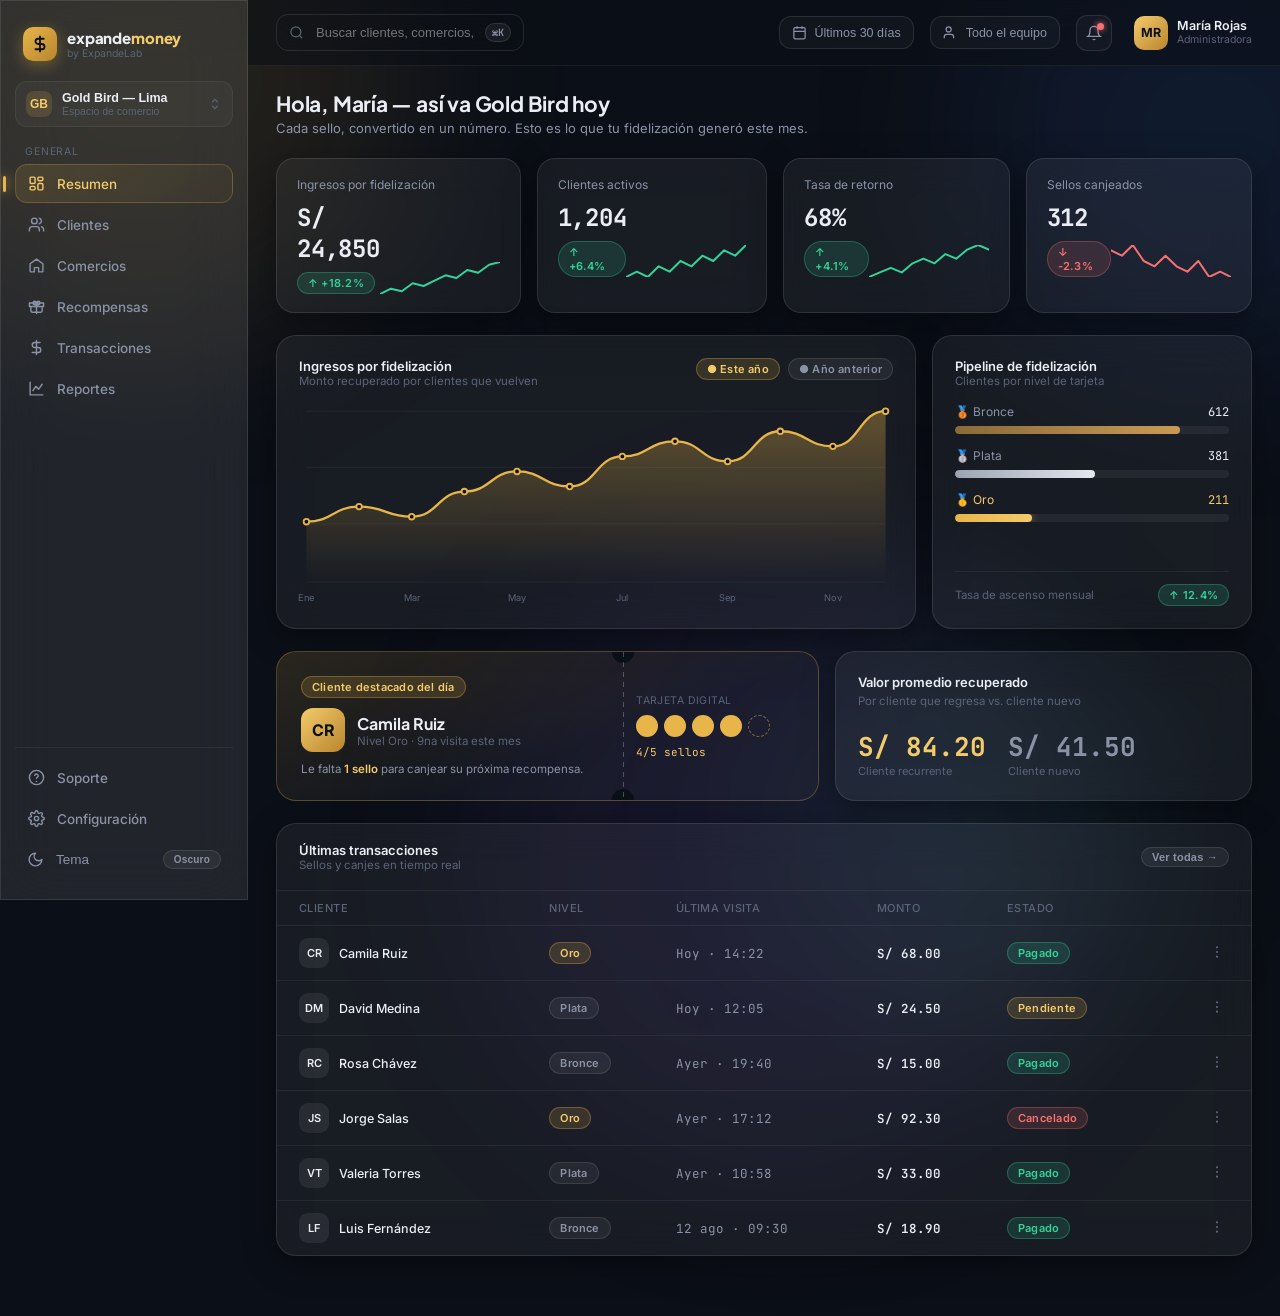
==== dashboard.html @ 32a2abff "dashboard.html" ====
<!DOCTYPE html>
<html lang="es">
<head>
<meta charset="UTF-8" />
<meta name="viewport" content="width=device-width, initial-scale=1.0" />
<title>ExpandeMoney — Panel de Fidelización</title>
<link rel="preconnect" href="https://fonts.googleapis.com">
<link href="https://fonts.googleapis.com/css2?family=Plus+Jakarta+Sans:wght@500;600;700;800&family=Inter:wght@400;500;600&family=JetBrains+Mono:wght@400;500;600&display=swap" rel="stylesheet">
<style>
  :root{
    --bg-base:#0B0F17;
    --bg-base-2:#0D1220;
    --glass:rgba(255,255,255,0.055);
    --glass-hover:rgba(255,255,255,0.09);
    --glass-strong:rgba(255,255,255,0.09);
    --border-glass:rgba(255,255,255,0.10);
    --border-glass-soft:rgba(255,255,255,0.06);
    --gold:#E7B549;
    --gold-soft:#F4CB6B;
    --gold-dim:rgba(231,181,73,0.16);
    --emerald:#34D399;
    --emerald-dim:rgba(52,211,153,0.14);
    --red:#F87171;
    --red-dim:rgba(248,113,113,0.14);
    --text-primary:#EAEDF3;
    --text-secondary:#8A93A6;
    --text-tertiary:#5B6478;
  }
  *{box-sizing:border-box;}
  html,body{margin:0;padding:0;}
  body{
    background:var(--bg-base);
    color:var(--text-primary);
    font-family:'Inter',sans-serif;
    min-height:100vh;
    overflow-x:hidden;
    position:relative;
  }
  .font-display{font-family:'Plus Jakarta Sans',sans-serif;}
  .font-mono{font-family:'JetBrains Mono',monospace;}

  /* ambient glow orbs */
  .orb{position:fixed;border-radius:50%;filter:blur(90px);pointer-events:none;z-index:0;}
  .orb-1{width:520px;height:520px;background:rgba(231,181,73,0.10);top:-180px;left:-120px;}
  .orb-2{width:460px;height:460px;background:rgba(59,130,246,0.10);top:-100px;right:-160px;}
  .orb-3{width:600px;height:600px;background:rgba(139,92,246,0.08);bottom:-260px;left:38%;}
  .orb-4{width:380px;height:380px;background:rgba(52,211,153,0.07);bottom:-120px;right:10%;}

  .glass{
    background:var(--glass);
    backdrop-filter:blur(20px);
    -webkit-backdrop-filter:blur(20px);
    border:1px solid var(--border-glass);
    box-shadow:0 8px 32px rgba(0,0,0,0.35);
  }
  .glass-strong{
    background:var(--glass-strong);
    backdrop-filter:blur(28px);
    -webkit-backdrop-filter:blur(28px);
    border:1px solid var(--border-glass);
  }
  .glass-card{
    transition:background .25s ease, border-color .25s ease, transform .25s ease;
  }
  .glass-card:hover{
    background:var(--glass-hover);
    border-color:rgba(255,255,255,0.16);
  }

  ::-webkit-scrollbar{width:8px;height:8px;}
  ::-webkit-scrollbar-track{background:transparent;}
  ::-webkit-scrollbar-thumb{background:rgba(255,255,255,0.12);border-radius:8px;}
  ::-webkit-scrollbar-thumb:hover{background:rgba(255,255,255,0.2);}

  .nav-item{
    display:flex;align-items:center;gap:12px;
    padding:10px 12px;border-radius:12px;
    color:var(--text-secondary);
    font-size:13.5px;font-weight:500;
    cursor:pointer;transition:all .2s ease;
    border:1px solid transparent;
    position:relative;
  }
  .nav-item:hover{background:rgba(255,255,255,0.05);color:var(--text-primary);}
  .nav-item.active{
    background:linear-gradient(135deg, rgba(231,181,73,0.14), rgba(231,181,73,0.04));
    color:var(--gold-soft);
    border-color:rgba(231,181,73,0.25);
  }
  .nav-item.active::before{
    content:'';position:absolute;left:-13px;top:50%;transform:translateY(-50%);
    width:3px;height:16px;border-radius:3px;background:var(--gold);
    box-shadow:0 0 12px var(--gold);
  }

  .pill{
    display:inline-flex;align-items:center;gap:6px;
    padding:3px 10px;border-radius:999px;
    font-size:11px;font-weight:600;letter-spacing:.02em;
  }
  .pill-gold{background:var(--gold-dim);color:var(--gold-soft);border:1px solid rgba(231,181,73,0.3);}
  .pill-emerald{background:var(--emerald-dim);color:var(--emerald);border:1px solid rgba(52,211,153,0.3);}
  .pill-red{background:var(--red-dim);color:var(--red);border:1px solid rgba(248,113,113,0.3);}
  .pill-slate{background:rgba(255,255,255,0.06);color:var(--text-secondary);border:1px solid rgba(255,255,255,0.1);}

  .skeleton{
    background:linear-gradient(100deg, rgba(255,255,255,0.04) 30%, rgba(255,255,255,0.09) 50%, rgba(255,255,255,0.04) 70%);
    background-size:200% 100%;
    animation:shimmer 1.6s infinite;
    border-radius:8px;
  }
  @keyframes shimmer{0%{background-position:200% 0;}100%{background-position:-200% 0;}}

  .fade-in{animation:fadeIn .5s ease forwards;}
  @keyframes fadeIn{from{opacity:0;transform:translateY(6px);}to{opacity:1;transform:translateY(0);}}

  .stamp-card{
    background:linear-gradient(160deg, rgba(231,181,73,0.14), rgba(255,255,255,0.03) 60%);
    border:1px solid rgba(231,181,73,0.28);
    position:relative;
    overflow:hidden;
  }
  .stamp-card::after{
    content:'';position:absolute;top:0;bottom:0;left:64%;
    width:1px;
    background-image:linear-gradient(rgba(255,255,255,0.25) 50%, transparent 0%);
    background-size:1px 10px;background-repeat:repeat-y;
  }
  .stamp-notch{
    position:absolute;width:22px;height:22px;border-radius:50%;
    background:var(--bg-base);
    left:calc(64% - 11px);
  }

  .row-hover{transition:background .18s ease;}
  .row-hover:hover{background:rgba(255,255,255,0.045);}

  input[type=text]:focus, button:focus-visible{outline:2px solid rgba(231,181,73,0.5);outline-offset:2px;}

  @media (max-width:900px){
    .sidebar{display:none;}
  }
</style>
</head>
<body>

<div class="orb orb-1"></div>
<div class="orb orb-2"></div>
<div class="orb orb-3"></div>
<div class="orb orb-4"></div>

<div style="position:relative;z-index:1;display:flex;min-height:100vh;">

  <!-- SIDEBAR -->
  <aside class="sidebar glass-strong" style="width:248px;flex-shrink:0;display:flex;flex-direction:column;padding:20px 14px;position:sticky;top:0;height:100vh;border-right:1px solid var(--border-glass);">
    <div style="display:flex;align-items:center;gap:10px;padding:6px 8px 20px 8px;">
      <div style="width:34px;height:34px;border-radius:10px;background:linear-gradient(135deg,var(--gold),#B9852E);display:flex;align-items:center;justify-content:center;box-shadow:0 4px 16px rgba(231,181,73,0.35);">
        <svg width="18" height="18" viewBox="0 0 24 24" fill="none" stroke="#0B0F17" stroke-width="2.4" stroke-linecap="round" stroke-linejoin="round"><path d="M12 2v20M17 5H9.5a3.5 3.5 0 0 0 0 7h5a3.5 3.5 0 0 1 0 7H6"/></svg>
      </div>
      <div>
        <div class="font-display" style="font-weight:800;font-size:15px;letter-spacing:-.01em;">expande<span style="color:var(--gold-soft);">money</span></div>
        <div style="font-size:10.5px;color:var(--text-tertiary);">by ExpandeLab</div>
      </div>
    </div>

    <!-- workspace switcher -->
    <button class="glass-card" style="display:flex;align-items:center;gap:10px;width:100%;padding:9px 10px;border-radius:12px;border:1px solid var(--border-glass-soft);background:rgba(255,255,255,0.03);color:var(--text-primary);cursor:pointer;margin-bottom:18px;">
      <div style="width:26px;height:26px;border-radius:8px;background:var(--gold-dim);display:flex;align-items:center;justify-content:center;font-size:12px;font-weight:700;color:var(--gold-soft);">GB</div>
      <div style="text-align:left;flex:1;">
        <div style="font-size:12.5px;font-weight:600;">Gold Bird — Lima</div>
        <div style="font-size:10.5px;color:var(--text-tertiary);">Espacio de comercio</div>
      </div>
      <svg width="14" height="14" viewBox="0 0 24 24" fill="none" stroke="currentColor" stroke-width="2" style="color:var(--text-tertiary);"><path d="m7 15 5 5 5-5M7 9l5-5 5 5"/></svg>
    </button>

    <div style="font-size:10.5px;color:var(--text-tertiary);text-transform:uppercase;letter-spacing:.08em;padding:0 10px 6px;">General</div>
    <nav style="display:flex;flex-direction:column;gap:2px;margin-bottom:16px;">
      <div class="nav-item active">
        <svg width="17" height="17" viewBox="0 0 24 24" fill="none" stroke="currentColor" stroke-width="2" stroke-linecap="round" stroke-linejoin="round"><rect x="3" y="3" width="7" height="9" rx="1.5"/><rect x="14" y="3" width="7" height="5" rx="1.5"/><rect x="14" y="12" width="7" height="9" rx="1.5"/><rect x="3" y="16" width="7" height="5" rx="1.5"/></svg>
        Resumen
      </div>
      <div class="nav-item">
        <svg width="17" height="17" viewBox="0 0 24 24" fill="none" stroke="currentColor" stroke-width="2" stroke-linecap="round" stroke-linejoin="round"><path d="M16 21v-2a4 4 0 0 0-4-4H6a4 4 0 0 0-4 4v2"/><circle cx="9" cy="7" r="4"/><path d="M22 21v-2a4 4 0 0 0-3-3.87M16 3.13a4 4 0 0 1 0 7.75"/></svg>
        Clientes
      </div>
      <div class="nav-item">
        <svg width="17" height="17" viewBox="0 0 24 24" fill="none" stroke="currentColor" stroke-width="2" stroke-linecap="round" stroke-linejoin="round"><path d="M3 9.5 12 3l9 6.5V20a1 1 0 0 1-1 1h-5v-6H9v6H4a1 1 0 0 1-1-1Z"/></svg>
        Comercios
      </div>
      <div class="nav-item">
        <svg width="17" height="17" viewBox="0 0 24 24" fill="none" stroke="currentColor" stroke-width="2" stroke-linecap="round" stroke-linejoin="round"><path d="M20 12v6a2 2 0 0 1-2 2H6a2 2 0 0 1-2-2v-6M2 7h20v5H2zM12 22V7M12 7a2.5 2.5 0 1 1-2.5-2.5C11 4.5 12 7 12 7ZM12 7a2.5 2.5 0 1 0 2.5-2.5C13 4.5 12 7 12 7Z"/></svg>
        Recompensas
      </div>
      <div class="nav-item">
        <svg width="17" height="17" viewBox="0 0 24 24" fill="none" stroke="currentColor" stroke-width="2" stroke-linecap="round" stroke-linejoin="round"><path d="M12 2v20M17 5H9.5a3.5 3.5 0 0 0 0 7h5a3.5 3.5 0 0 1 0 7H6"/></svg>
        Transacciones
      </div>
      <div class="nav-item">
        <svg width="17" height="17" viewBox="0 0 24 24" fill="none" stroke="currentColor" stroke-width="2" stroke-linecap="round" stroke-linejoin="round"><path d="M3 3v18h18M7 15l4-6 4 4 5-7"/></svg>
        Reportes
      </div>
    </nav>

    <div style="margin-top:auto;display:flex;flex-direction:column;gap:2px;padding-top:10px;border-top:1px solid var(--border-glass-soft);">
      <div class="nav-item">
        <svg width="17" height="17" viewBox="0 0 24 24" fill="none" stroke="currentColor" stroke-width="2" stroke-linecap="round" stroke-linejoin="round"><circle cx="12" cy="12" r="10"/><path d="M9.5 9a2.5 2.5 0 0 1 4.9.8c0 1.7-2.4 2-2.4 3.4M12 17.5v.1"/></svg>
        Soporte
      </div>
      <div class="nav-item">
        <svg width="17" height="17" viewBox="0 0 24 24" fill="none" stroke="currentColor" stroke-width="2" stroke-linecap="round" stroke-linejoin="round"><circle cx="12" cy="12" r="3"/><path d="M19.4 15a1.7 1.7 0 0 0 .34 1.87l.06.06a2 2 0 1 1-2.83 2.83l-.06-.06a1.7 1.7 0 0 0-1.87-.34 1.7 1.7 0 0 0-1 1.55V21a2 2 0 1 1-4 0v-.09A1.7 1.7 0 0 0 9 19.4a1.7 1.7 0 0 0-1.87.34l-.06.06a2 2 0 1 1-2.83-2.83l.06-.06A1.7 1.7 0 0 0 4.6 15a1.7 1.7 0 0 0-1.55-1H3a2 2 0 1 1 0-4h.09A1.7 1.7 0 0 0 4.6 9a1.7 1.7 0 0 0-.34-1.87l-.06-.06a2 2 0 1 1 2.83-2.83l.06.06A1.7 1.7 0 0 0 9 4.6a1.7 1.7 0 0 0 1-1.55V3a2 2 0 1 1 4 0v.09a1.7 1.7 0 0 0 1 1.55 1.7 1.7 0 0 0 1.87-.34l.06-.06a2 2 0 1 1 2.83 2.83l-.06.06A1.7 1.7 0 0 0 19.4 9a1.7 1.7 0 0 0 1.55 1H21a2 2 0 1 1 0 4h-.09a1.7 1.7 0 0 0-1.55 1Z"/></svg>
        Configuración
      </div>
      <button id="themeToggle" class="nav-item" style="border:none;background:none;cursor:pointer;justify-content:space-between;width:100%;">
        <span style="display:flex;align-items:center;gap:12px;">
          <svg width="17" height="17" viewBox="0 0 24 24" fill="none" stroke="currentColor" stroke-width="2" stroke-linecap="round" stroke-linejoin="round"><path d="M12 3a6 6 0 0 0 9 9 9 9 0 1 1-9-9Z"/></svg>
          Tema
        </span>
        <span class="pill pill-slate" style="font-size:10px;">Oscuro</span>
      </button>
    </div>
  </aside>

  <!-- MAIN -->
  <div style="flex:1;min-width:0;display:flex;flex-direction:column;">

    <!-- HEADER -->
    <header style="position:sticky;top:0;z-index:20;display:flex;align-items:center;gap:16px;padding:14px 28px;backdrop-filter:blur(18px);background:rgba(11,15,23,0.55);border-bottom:1px solid var(--border-glass-soft);">
      <div class="glass-card" style="display:flex;align-items:center;gap:10px;padding:8px 12px;border-radius:12px;border:1px solid var(--border-glass);flex:1;max-width:380px;">
        <svg width="15" height="15" viewBox="0 0 24 24" fill="none" stroke="currentColor" stroke-width="2" style="color:var(--text-tertiary);flex-shrink:0;"><circle cx="11" cy="11" r="8"/><path d="m21 21-4.3-4.3"/></svg>
        <input type="text" placeholder="Buscar clientes, comercios, transacciones..." style="background:none;border:none;color:var(--text-primary);font-size:13px;width:100%;">
        <span class="pill pill-slate font-mono" style="font-size:10px;padding:2px 6px;">⌘K</span>
      </div>

      <div style="flex:1;"></div>

      <button class="glass-card" style="display:flex;align-items:center;gap:8px;padding:8px 12px;border-radius:12px;border:1px solid var(--border-glass);background:rgba(255,255,255,0.03);color:var(--text-secondary);font-size:12.5px;cursor:pointer;">
        <svg width="15" height="15" viewBox="0 0 24 24" fill="none" stroke="currentColor" stroke-width="2"><rect x="3" y="4" width="18" height="18" rx="2"/><path d="M16 2v4M8 2v4M3 10h18"/></svg>
        Últimos 30 días
      </button>
      <button class="glass-card" style="display:flex;align-items:center;gap:8px;padding:8px 12px;border-radius:12px;border:1px solid var(--border-glass);background:rgba(255,255,255,0.03);color:var(--text-secondary);font-size:12.5px;cursor:pointer;">
        <svg width="15" height="15" viewBox="0 0 24 24" fill="none" stroke="currentColor" stroke-width="2"><path d="M17 21v-2a4 4 0 0 0-4-4H6a4 4 0 0 0-4 4v2"/><circle cx="9" cy="7" r="4"/></svg>
        Todo el equipo
      </button>

      <button class="glass-card" style="position:relative;width:36px;height:36px;border-radius:11px;border:1px solid var(--border-glass);background:rgba(255,255,255,0.03);display:flex;align-items:center;justify-content:center;cursor:pointer;">
        <svg width="16" height="16" viewBox="0 0 24 24" fill="none" stroke="currentColor" stroke-width="2" style="color:var(--text-secondary);"><path d="M18 8a6 6 0 0 0-12 0c0 7-3 9-3 9h18s-3-2-3-9"/><path d="M13.7 21a2 2 0 0 1-3.4 0"/></svg>
        <span style="position:absolute;top:7px;right:7px;width:7px;height:7px;border-radius:50%;background:var(--red);box-shadow:0 0 6px var(--red);"></span>
      </button>

      <div style="display:flex;align-items:center;gap:9px;padding-left:6px;">
        <div style="width:34px;height:34px;border-radius:10px;background:linear-gradient(135deg,#F4CB6B,#B9852E);display:flex;align-items:center;justify-content:center;font-size:12.5px;font-weight:700;color:#0B0F17;">MR</div>
        <div style="line-height:1.15;">
          <div style="font-size:12.5px;font-weight:600;">María Rojas</div>
          <div style="font-size:10.5px;color:var(--text-tertiary);">Administradora</div>
        </div>
      </div>
    </header>

    <!-- CONTENT -->
    <main style="padding:24px 28px 60px;display:flex;flex-direction:column;gap:22px;">

      <div>
        <h1 class="font-display" style="font-size:21px;font-weight:700;letter-spacing:-.01em;margin:0 0 3px;">Hola, María — así va Gold Bird hoy</h1>
        <p style="font-size:13px;color:var(--text-secondary);margin:0;">Cada sello, convertido en un número. Esto es lo que tu fidelización generó este mes.</p>
      </div>

      <!-- KPI GRID -->
      <section id="kpiGrid" style="display:grid;grid-template-columns:repeat(4,1fr);gap:16px;">
        <!-- filled by JS (skeleton -> real) -->
      </section>

      <!-- CHARTS ROW -->
      <section style="display:grid;grid-template-columns:2fr 1fr;gap:16px;align-items:stretch;">

        <!-- revenue chart -->
        <div class="glass glass-card" style="border-radius:20px;padding:22px 22px 10px;">
          <div style="display:flex;justify-content:space-between;align-items:flex-start;margin-bottom:6px;">
            <div>
              <div style="font-size:13px;font-weight:600;color:var(--text-primary);">Ingresos por fidelización</div>
              <div style="font-size:11.5px;color:var(--text-tertiary);">Monto recuperado por clientes que vuelven</div>
            </div>
            <div style="display:flex;gap:8px;">
              <span class="pill pill-gold">● Este año</span>
              <span class="pill pill-slate">● Año anterior</span>
            </div>
          </div>
          <svg id="revenueChart" viewBox="0 0 640 220" style="width:100%;height:220px;overflow:visible;"></svg>
        </div>

        <!-- loyalty pipeline (stamp tiers) -->
        <div class="glass glass-card" style="border-radius:20px;padding:22px;display:flex;flex-direction:column;gap:16px;">
          <div>
            <div style="font-size:13px;font-weight:600;">Pipeline de fidelización</div>
            <div style="font-size:11.5px;color:var(--text-tertiary);">Clientes por nivel de tarjeta</div>
          </div>

          <div style="display:flex;flex-direction:column;gap:14px;">
            <div>
              <div style="display:flex;justify-content:space-between;font-size:12px;margin-bottom:6px;">
                <span style="color:var(--text-secondary);">🥉 Bronce</span>
                <span class="font-mono" style="color:var(--text-primary);">612</span>
              </div>
              <div style="height:8px;border-radius:6px;background:rgba(255,255,255,0.06);overflow:hidden;">
                <div style="height:100%;width:82%;border-radius:6px;background:linear-gradient(90deg,#8a6a3a,#c99a55);"></div>
              </div>
            </div>
            <div>
              <div style="display:flex;justify-content:space-between;font-size:12px;margin-bottom:6px;">
                <span style="color:var(--text-secondary);">🥈 Plata</span>
                <span class="font-mono" style="color:var(--text-primary);">381</span>
              </div>
              <div style="height:8px;border-radius:6px;background:rgba(255,255,255,0.06);overflow:hidden;">
                <div style="height:100%;width:51%;border-radius:6px;background:linear-gradient(90deg,#9aa3b0,#e4e9f0);"></div>
              </div>
            </div>
            <div>
              <div style="display:flex;justify-content:space-between;font-size:12px;margin-bottom:6px;">
                <span style="color:var(--gold-soft);">🥇 Oro</span>
                <span class="font-mono" style="color:var(--gold-soft);">211</span>
              </div>
              <div style="height:8px;border-radius:6px;background:rgba(255,255,255,0.06);overflow:hidden;">
                <div style="height:100%;width:28%;border-radius:6px;background:linear-gradient(90deg,var(--gold),var(--gold-soft));box-shadow:0 0 10px rgba(231,181,73,0.5);"></div>
              </div>
            </div>
          </div>

          <div style="margin-top:auto;padding-top:12px;border-top:1px solid var(--border-glass-soft);display:flex;justify-content:space-between;align-items:center;">
            <span style="font-size:11.5px;color:var(--text-tertiary);">Tasa de ascenso mensual</span>
            <span class="pill pill-emerald">↑ 12.4%</span>
          </div>
        </div>
      </section>

      <!-- SIGNATURE: stamp / boarding-pass widget + secondary stat -->
      <section style="display:grid;grid-template-columns:1.3fr 1fr;gap:16px;">
        <div class="stamp-card" style="border-radius:20px;padding:0;display:flex;min-height:150px;">
          <div class="stamp-notch" style="top:-11px;"></div>
          <div class="stamp-notch" style="bottom:-11px;"></div>
          <div style="flex:1;padding:20px 24px;display:flex;flex-direction:column;justify-content:center;gap:10px;">
            <span class="pill pill-gold" style="width:fit-content;">Cliente destacado del día</span>
            <div style="display:flex;align-items:center;gap:12px;">
              <div style="width:44px;height:44px;border-radius:12px;background:linear-gradient(135deg,var(--gold-soft),#B9852E);display:flex;align-items:center;justify-content:center;font-weight:700;color:#0B0F17;">CR</div>
              <div>
                <div class="font-display" style="font-size:16px;font-weight:700;">Camila Ruiz</div>
                <div style="font-size:11.5px;color:var(--text-tertiary);">Nivel Oro · 9na visita este mes</div>
              </div>
            </div>
            <div style="font-size:11.5px;color:var(--text-secondary);">Le falta <span style="color:var(--gold-soft);font-weight:600;">1 sello</span> para canjear su próxima recompensa.</div>
          </div>
          <div style="width:38%;padding:20px 24px;display:flex;flex-direction:column;justify-content:center;gap:8px;">
            <div style="font-size:10.5px;color:var(--text-tertiary);letter-spacing:.04em;">TARJETA DIGITAL</div>
            <div style="display:flex;gap:6px;">
              <span style="width:22px;height:22px;border-radius:50%;background:var(--gold);"></span>
              <span style="width:22px;height:22px;border-radius:50%;background:var(--gold);"></span>
              <span style="width:22px;height:22px;border-radius:50%;background:var(--gold);"></span>
              <span style="width:22px;height:22px;border-radius:50%;background:var(--gold);"></span>
              <span style="width:22px;height:22px;border-radius:50%;border:1.5px dashed rgba(231,181,73,0.5);"></span>
            </div>
            <div class="font-mono" style="font-size:11px;color:var(--gold-soft);">4/5 sellos</div>
          </div>
        </div>

        <div class="glass glass-card" style="border-radius:20px;padding:22px;display:flex;flex-direction:column;justify-content:space-between;">
          <div>
            <div style="font-size:13px;font-weight:600;margin-bottom:4px;">Valor promedio recuperado</div>
            <div style="font-size:11.5px;color:var(--text-tertiary);margin-bottom:14px;">Por cliente que regresa vs. cliente nuevo</div>
          </div>
          <div style="display:flex;align-items:flex-end;gap:22px;">
            <div>
              <div class="font-display font-mono" style="font-size:26px;font-weight:700;color:var(--gold-soft);">S/ 84.20</div>
              <div style="font-size:11px;color:var(--text-tertiary);">Cliente recurrente</div>
            </div>
            <div>
              <div class="font-display font-mono" style="font-size:26px;font-weight:700;color:var(--text-secondary);">S/ 41.50</div>
              <div style="font-size:11px;color:var(--text-tertiary);">Cliente nuevo</div>
            </div>
          </div>
        </div>
      </section>

      <!-- TABLE -->
      <section class="glass glass-card" style="border-radius:20px;overflow:hidden;">
        <div style="display:flex;justify-content:space-between;align-items:center;padding:18px 22px;border-bottom:1px solid var(--border-glass-soft);">
          <div>
            <div style="font-size:13px;font-weight:600;">Últimas transacciones</div>
            <div style="font-size:11.5px;color:var(--text-tertiary);">Sellos y canjes en tiempo real</div>
          </div>
          <button class="pill pill-slate" style="cursor:pointer;">Ver todas →</button>
        </div>
        <div style="overflow-x:auto;">
        <table style="width:100%;border-collapse:collapse;font-size:12.5px;">
          <thead>
            <tr style="text-align:left;color:var(--text-tertiary);font-size:11px;text-transform:uppercase;letter-spacing:.04em;">
              <th style="padding:10px 22px;font-weight:500;">Cliente</th>
              <th style="padding:10px 12px;font-weight:500;">Nivel</th>
              <th style="padding:10px 12px;font-weight:500;">Última visita</th>
              <th style="padding:10px 12px;font-weight:500;">Monto</th>
              <th style="padding:10px 12px;font-weight:500;">Estado</th>
              <th style="padding:10px 22px;font-weight:500;"></th>
            </tr>
          </thead>
          <tbody id="txBody"></tbody>
        </table>
        </div>
      </section>

    </main>
  </div>
</div>

<script>
const kpis = [
  { label:"Ingresos por fidelización", value:"S/ 24,850", delta:"+18.2%", up:true, spark:[4,6,5,8,7,9,11,10,13,12,15,16] },
  { label:"Clientes activos", value:"1,204", delta:"+6.4%", up:true, spark:[8,9,8,10,9,11,10,12,11,13,12,14] },
  { label:"Tasa de retorno", value:"68%", delta:"+4.1%", up:true, spark:[5,6,7,6,8,9,8,10,9,11,12,11] },
  { label:"Sellos canjeados", value:"312", delta:"-2.3%", up:false, spark:[12,11,13,10,9,11,9,8,10,7,8,7] },
];

function sparkPath(data, w, h){
  const max = Math.max(...data), min = Math.min(...data);
  const step = w/(data.length-1);
  return data.map((d,i)=>{
    const x = i*step;
    const y = h - ((d-min)/(max-min || 1))*h;
    return (i===0?'M':'L')+x.toFixed(1)+','+y.toFixed(1);
  }).join(' ');
}

function renderKpis(){
  const grid = document.getElementById('kpiGrid');
  grid.innerHTML = kpis.map(k=>{
    const color = k.up ? 'var(--emerald)' : 'var(--red)';
    const pillClass = k.up ? 'pill-emerald' : 'pill-red';
    const arrow = k.up ? '↑' : '↓';
    const path = sparkPath(k.spark, 120, 32);
    return `
    <div class="glass glass-card fade-in" style="border-radius:18px;padding:18px 20px;">
      <div style="font-size:12px;color:var(--text-secondary);margin-bottom:10px;">${k.label}</div>
      <div style="display:flex;justify-content:space-between;align-items:flex-end;">
        <div>
          <div class="font-display font-mono" style="font-size:24px;font-weight:700;letter-spacing:-.01em;">${k.value}</div>
          <span class="pill ${pillClass}" style="margin-top:8px;">${arrow} ${k.delta}</span>
        </div>
        <svg width="120" height="32" viewBox="0 0 120 32" style="flex-shrink:0;">
          <path d="${path}" fill="none" stroke="${color}" stroke-width="2" stroke-linecap="round" stroke-linejoin="round"/>
        </svg>
      </div>
    </div>`;
  }).join('');
}

// revenue area chart
function renderRevenueChart(){
  const data = [12,15,13,18,22,19,25,28,24,30,27,34];
  const months = ['Ene','Feb','Mar','Abr','May','Jun','Jul','Ago','Sep','Oct','Nov','Dic'];
  const w=640,h=220,padL=8,padR=8,padT=10,padB=26;
  const max=Math.max(...data), min=0;
  const innerW=w-padL-padR, innerH=h-padT-padB;
  const step=innerW/(data.length-1);
  const pts=data.map((d,i)=>[padL+i*step, padT+innerH-((d-min)/(max-min))*innerH]);

  function smoothPath(points){
    let d = `M ${points[0][0]},${points[0][1]}`;
    for(let i=0;i<points.length-1;i++){
      const [x0,y0]=points[i], [x1,y1]=points[i+1];
      const mx=(x0+x1)/2;
      d += ` C ${mx},${y0} ${mx},${y1} ${x1},${y1}`;
    }
    return d;
  }
  const linePath = smoothPath(pts);
  const areaPath = linePath + ` L ${pts[pts.length-1][0]},${padT+innerH} L ${pts[0][0]},${padT+innerH} Z`;

  const gridLines = [0,0.33,0.66,1].map(f=>{
    const y = padT + innerH*f;
    return `<line x1="${padL}" y1="${y}" x2="${w-padR}" y2="${y}" stroke="rgba(255,255,255,0.05)" stroke-width="1"/>`;
  }).join('');

  const xLabels = months.map((m,i)=>{
    if(i%2!==0) return '';
    return `<text x="${pts[i][0]}" y="${h-6}" fill="var(--text-tertiary)" font-size="10" text-anchor="middle" font-family="Inter">${m}</text>`;
  }).join('');

  const svg = document.getElementById('revenueChart');
  svg.innerHTML = `
    <defs>
      <linearGradient id="revGrad" x1="0" y1="0" x2="0" y2="1">
        <stop offset="0%" stop-color="#E7B549" stop-opacity="0.35"/>
        <stop offset="100%" stop-color="#E7B549" stop-opacity="0"/>
      </linearGradient>
    </defs>
    ${gridLines}
    <path d="${areaPath}" fill="url(#revGrad)"/>
    <path d="${linePath}" fill="none" stroke="#E7B549" stroke-width="2.5" stroke-linecap="round"/>
    ${pts.map(p=>`<circle cx="${p[0]}" cy="${p[1]}" r="3" fill="#0B0F17" stroke="#E7B549" stroke-width="2"/>`).join('')}
    ${xLabels}
  `;
}

const transactions = [
  {name:"Camila Ruiz", init:"CR", tier:"Oro", tierClass:"pill-gold", date:"Hoy · 14:22", amount:"S/ 68.00", status:"Pagado", statusClass:"pill-emerald"},
  {name:"David Medina", init:"DM", tier:"Plata", tierClass:"pill-slate", date:"Hoy · 12:05", amount:"S/ 24.50", status:"Pendiente", statusClass:"pill-gold"},
  {name:"Rosa Chávez", init:"RC", tier:"Bronce", tierClass:"pill-slate", date:"Ayer · 19:40", amount:"S/ 15.00", status:"Pagado", statusClass:"pill-emerald"},
  {name:"Jorge Salas", init:"JS", tier:"Oro", tierClass:"pill-gold", date:"Ayer · 17:12", amount:"S/ 92.30", status:"Cancelado", statusClass:"pill-red"},
  {name:"Valeria Torres", init:"VT", tier:"Plata", tierClass:"pill-slate", date:"Ayer · 10:58", amount:"S/ 33.00", status:"Pagado", statusClass:"pill-emerald"},
  {name:"Luis Fernández", init:"LF", tier:"Bronce", tierClass:"pill-slate", date:"12 ago · 09:30", amount:"S/ 18.90", status:"Pagado", statusClass:"pill-emerald"},
];

function renderTable(){
  const body = document.getElementById('txBody');
  body.innerHTML = transactions.map(t=>`
    <tr class="row-hover" style="border-top:1px solid var(--border-glass-soft);">
      <td style="padding:12px 22px;">
        <div style="display:flex;align-items:center;gap:10px;">
          <div style="width:30px;height:30px;border-radius:9px;background:rgba(255,255,255,0.07);display:flex;align-items:center;justify-content:center;font-size:11px;font-weight:600;">${t.init}</div>
          <span style="font-weight:500;">${t.name}</span>
        </div>
      </td>
      <td style="padding:12px;"><span class="pill ${t.tierClass}">${t.tier}</span></td>
      <td style="padding:12px;color:var(--text-secondary);" class="font-mono">${t.date}</td>
      <td style="padding:12px;font-weight:600;" class="font-mono">${t.amount}</td>
      <td style="padding:12px;"><span class="pill ${t.statusClass}">${t.status}</span></td>
      <td style="padding:12px 22px;text-align:right;">
        <button style="background:none;border:none;color:var(--text-tertiary);cursor:pointer;padding:4px;">
          <svg width="16" height="16" viewBox="0 0 24 24" fill="currentColor"><circle cx="12" cy="5" r="1.6"/><circle cx="12" cy="12" r="1.6"/><circle cx="12" cy="19" r="1.6"/></svg>
        </button>
      </td>
    </tr>
  `).join('');
}

// initial skeleton state, then reveal
function showSkeletons(){
  const grid = document.getElementById('kpiGrid');
  grid.innerHTML = Array(4).fill(0).map(()=>`
    <div class="glass" style="border-radius:18px;padding:18px 20px;">
      <div class="skeleton" style="width:60%;height:11px;margin-bottom:14px;"></div>
      <div class="skeleton" style="width:80%;height:24px;margin-bottom:10px;"></div>
      <div class="skeleton" style="width:40%;height:16px;"></div>
    </div>
  `).join('');
}

showSkeletons();
setTimeout(()=>{
  renderKpis();
  renderRevenueChart();
  renderTable();
}, 650);

// cmd+k focus
document.addEventListener('keydown',(e)=>{
  if((e.metaKey||e.ctrlKey) && e.key.toLowerCase()==='k'){
    e.preventDefault();
    document.querySelector('input[type=text]').focus();
  }
});
</script>
</body>
</html>
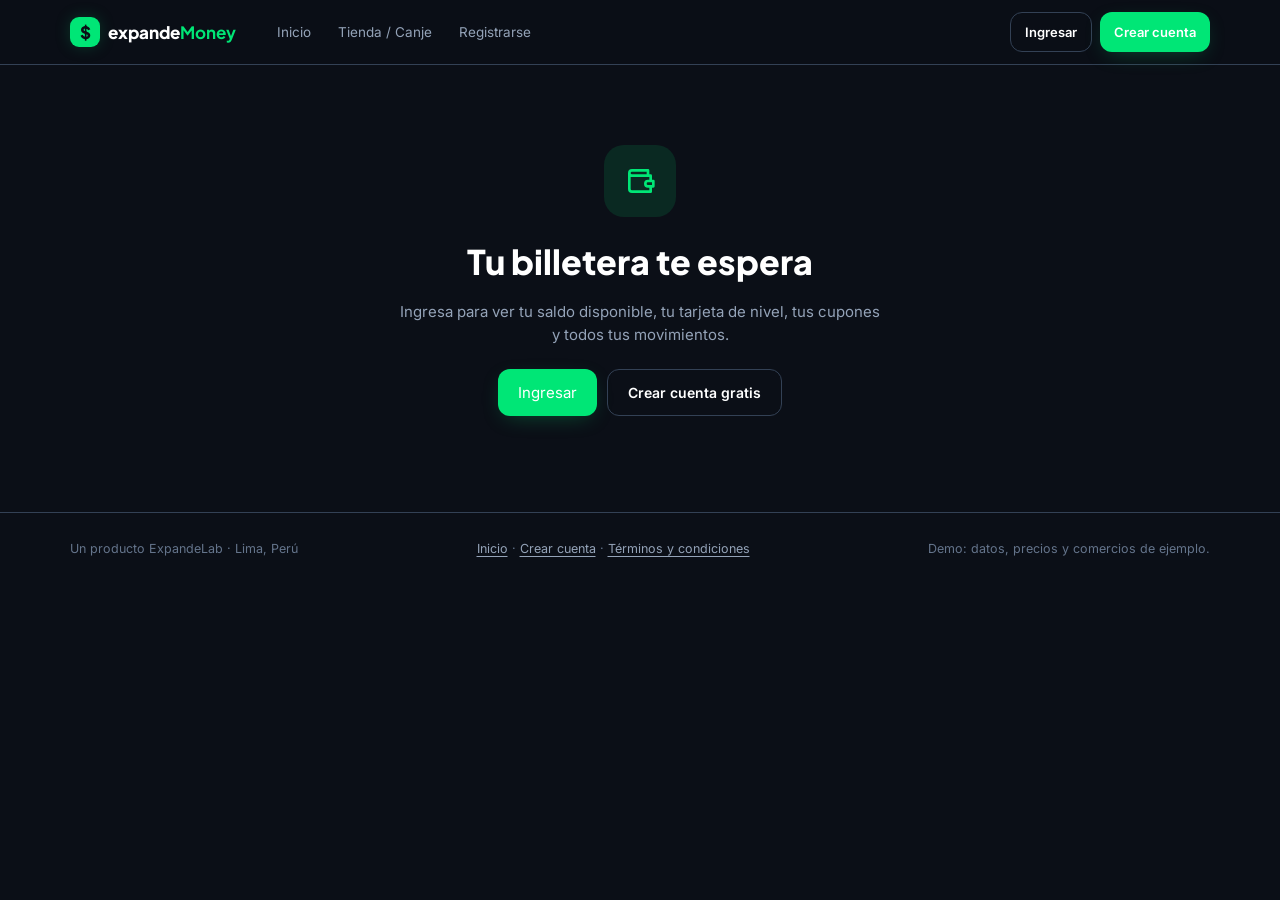
==== commit 5179d78d: "Add files via upload" ====
--- a/dashboard.html
+++ b/dashboard.html
@@ -1,560 +1,511 @@
 <!DOCTYPE html>
 <html lang="es">
 <head>
-<meta charset="UTF-8" />
-<meta name="viewport" content="width=device-width, initial-scale=1.0" />
-<title>ExpandeMoney — Panel de Fidelización</title>
-<link rel="preconnect" href="https://fonts.googleapis.com">
-<link href="https://fonts.googleapis.com/css2?family=Plus+Jakarta+Sans:wght@500;600;700;800&family=Inter:wght@400;500;600&family=JetBrains+Mono:wght@400;500;600&display=swap" rel="stylesheet">
+<meta charset="UTF-8"><meta name="viewport" content="width=device-width, initial-scale=1.0"><title>Mi Billetera &#x2014; expandeMoney</title><meta name="description" content="Tu saldo disponible, tu tarjeta de nivel, tus cupones y movimientos en un solo lugar."><meta name="theme-color" content="#0b0f17"><meta name="color-scheme" content="dark"><link rel="icon" href="data:image/svg+xml,%3Csvg xmlns=%27http://www.w3.org/2000/svg%27 viewBox=%270 0 32 32%27%3E%3Crect width=%2732%27 height=%2732%27 rx=%278%27 fill=%27%2300e676%27/%3E%3Ctext x=%2716%27 y=%2722.5%27 font-size=%2719%27 font-weight=%27800%27 text-anchor=%27middle%27 fill=%27%230b0f17%27 font-family=%27Arial,sans-serif%27%3E%24%3C/text%3E%3C/svg%3E"><link rel="preconnect" href="https://fonts.googleapis.com"><link rel="preconnect" href="https://fonts.gstatic.com" crossorigin><link href="https://fonts.googleapis.com/css2?family=Inter:wght@400;500;600;700&family=JetBrains+Mono:wght@500;700;800&family=Plus+Jakarta+Sans:wght@700;800&display=swap" rel="stylesheet"><style>/* expandeMoney \B7  estilos compartidos (tokens, navegaci\F3 n, componentes, modal) */
+:root{
+  --bg:#0b0f17;--bg-alt:#0d1220;--surface:#121824;--slate:#1e293b;--bd:#334155;
+  --em:#00e676;--em-d:#00c764;--em-soft:rgba(0,230,118,.12);--em-glow:rgba(0,230,118,.35);
+  --gold:#F5C542;--gold-b:#FFD95A;
+  --text:#ffffff;--dim:#94a3b8;--faint:#64748b;--err:#ff6b6b;
+  --r-md:12px;--r-lg:18px;--pill:999px;
+}
+*,*::before,*::after{box-sizing:border-box;margin:0;padding:0}
+html{scroll-behavior:smooth;-webkit-text-size-adjust:100%}
+body.em{background:var(--bg);color:var(--text);font:15px/1.55 'Inter',system-ui,sans-serif;-webkit-font-smoothing:antialiased;overflow-x:hidden;min-height:100vh}
+.em a{color:inherit;text-decoration:none}
+.em button{font:inherit;color:inherit}
+.em h1,.em h2,.em h3{font-family:'Plus Jakarta Sans','Inter',sans-serif}
+.mono{font-family:'JetBrains Mono',ui-monospace,monospace}
+.wrap{max-width:1180px;margin:0 auto;padding:0 1.25rem}
+.i{width:1em;height:1em;stroke:currentColor;fill:none;stroke-width:2;stroke-linecap:round;stroke-linejoin:round;vertical-align:-.14em;flex:none}
+.emc{color:var(--em)}
+.sr{position:absolute;width:1px;height:1px;overflow:hidden;clip:rect(0 0 0 0);white-space:nowrap}
+.em :focus-visible{outline:2px solid var(--em);outline-offset:2px}
+
+/* ===== NAV COMPARTIDA ===== */
+.enav{position:sticky;top:0;z-index:40;background:rgba(11,15,23,.88);backdrop-filter:blur(14px);-webkit-backdrop-filter:blur(14px);border-bottom:1px solid var(--bd)}
+.enav .wrap{display:flex;align-items:center;gap:1.2rem;min-height:64px}
+.logo{display:flex;align-items:center;gap:8px;font:800 17px 'Plus Jakarta Sans',sans-serif;white-space:nowrap}
+.logo i{width:30px;height:30px;border-radius:9px;background:var(--em);display:grid;place-items:center;color:var(--bg);font-style:normal;box-shadow:0 0 18px -4px var(--em-glow)}
+.logo b{color:var(--em)}
+.enl{display:flex;gap:.2rem;margin-left:.6rem}
+.enl a{padding:8px 12px;border-radius:10px;font-size:13.5px;color:var(--dim);transition:color .2s,background .2s;white-space:nowrap}
+.enl a:hover{color:var(--text);background:rgba(255,255,255,.05)}
+.enl a[aria-current=page]{color:var(--em);background:var(--em-soft)}
+.eauth{margin-left:auto;display:flex;align-items:center;gap:.5rem}
+.walchip{display:flex;flex-direction:column;border:1px solid var(--bd);background:var(--surface);border-radius:12px;padding:4px 12px;line-height:1.15;transition:border-color .2s}
+.walchip:hover{border-color:var(--em)}
+.walchip small{font-size:9.5px;letter-spacing:.7px;text-transform:uppercase;color:var(--dim);font-weight:600}
+.walchip b{font:800 14px 'JetBrains Mono',monospace;color:var(--em)}
+.burger{display:none;width:44px;height:44px;border-radius:12px;border:1px solid var(--bd);background:var(--surface);cursor:pointer;place-items:center;color:var(--text)}
+.burger .i{font-size:20px}
+.eauth .btn.sm{min-height:40px;padding:8px 14px;font-size:13px}
+@media(max-width:900px){
+  .enav .wrap{gap:.6rem}
+  .burger{display:grid;order:3}
+  .eauth{order:2}
+  .enl{display:none;position:absolute;left:0;right:0;top:100%;flex-direction:column;gap:.2rem;margin:0;padding:.6rem 1rem 1rem;background:rgba(11,15,23,.98);border-bottom:1px solid var(--bd)}
+  .enav.open .enl{display:flex}
+  .enl a{padding:14px 12px;font-size:15px;min-height:48px;display:flex;align-items:center}
+}
+@media(max-width:520px){.eauth a.btn{display:none}.walchip small{display:none}}
+
+/* ===== BOTONES / FORMS ===== */
+.btn{position:relative;display:inline-flex;align-items:center;justify-content:center;gap:8px;border:0;border-radius:var(--r-md);padding:12px 20px;font:600 14px 'Inter',sans-serif;cursor:pointer;transition:transform .2s,background .2s,box-shadow .2s,border-color .2s;text-align:center;min-height:46px;white-space:nowrap}
+.btn-e{background:var(--em);color:#04130b;box-shadow:0 6px 22px -8px var(--em-glow)}
+.btn-e:hover{background:#33ff94;transform:translateY(-1px);box-shadow:0 10px 30px -8px var(--em-glow),0 0 0 1px rgba(0,230,118,.5)}
+.btn-o{background:transparent;color:var(--text);border:1px solid var(--bd)}
+.btn-o:hover{border-color:var(--em);color:var(--em)}
+.btn-l{background:var(--slate);color:var(--dim);border:1px dashed var(--bd)}
+.btn-l:hover{color:var(--text)}
+.btn[disabled]{opacity:.6;cursor:not-allowed;transform:none}
+.chip{flex:none;display:inline-flex;align-items:center;gap:7px;border:1px solid var(--bd);background:var(--surface);color:var(--dim);border-radius:var(--pill);padding:9px 15px;font:600 13px 'Inter',sans-serif;cursor:pointer;transition:all .2s;min-height:40px;white-space:nowrap}
+.chip:hover{color:var(--text);border-color:var(--faint)}
+.chip.on{background:var(--em);border-color:var(--em);color:#04130b;box-shadow:0 0 22px -6px var(--em-glow)}
+.minp{width:100%;background:rgba(255,255,255,.045);border:1px solid var(--bd);color:var(--text);border-radius:var(--r-md);padding:13px 14px;font:16px 'Inter',sans-serif;min-height:48px;transition:border-color .2s,box-shadow .2s,background .2s;color-scheme:dark}
+.minp::placeholder{color:var(--faint)}
+.minp:hover{border-color:var(--faint)}
+.minp:focus{outline:none;border-color:var(--em);box-shadow:0 0 0 3px rgba(0,230,118,.16);background:rgba(255,255,255,.07)}
+select.minp{appearance:none;-webkit-appearance:none;padding-right:30px;background-image:linear-gradient(45deg,transparent 50%,var(--dim) 50%),linear-gradient(135deg,var(--dim) 50%,transparent 50%);background-position:calc(100% - 17px) 20px,calc(100% - 12px) 20px;background-size:5px 5px;background-repeat:no-repeat}
+select.minp option{background:#121824;color:#fff}
+input[type=date].minp{display:block;min-width:0;text-align:left;appearance:none;-webkit-appearance:none}
+.fl{display:grid;gap:6px;margin-top:.9rem}.fl>label,.fl>.lb{font-size:12.5px;font-weight:600}
+.fl>label i,.fl>.lb i{font-style:normal;color:var(--faint);font-weight:500}
+.fl.bad .minp{border-color:var(--err);box-shadow:0 0 0 3px rgba(255,107,107,.12)}
+.fl.ok .minp{border-color:rgba(0,230,118,.5)}
+.err{display:none;color:var(--err);font-size:12px}.fl.bad .err{display:block}
+.hintx{font-size:12px;color:var(--faint)}.hintx b{color:var(--em);font-family:'JetBrains Mono',monospace}
+.fl.bad .hintx{display:none}
+.ph{display:grid;grid-template-columns:auto 1fr;gap:8px}
+.pre{display:flex;align-items:center;padding:0 13px;border:1px solid var(--bd);border-radius:var(--r-md);background:rgba(255,255,255,.03);color:var(--dim);font:600 14px 'JetBrains Mono',monospace;min-height:48px}
+.docrow{display:grid;grid-template-columns:132px 1fr;gap:8px}
+.ferr{color:var(--err);font-size:12.5px;min-height:18px;margin-top:6px}
+.chk{display:flex;gap:10px;align-items:flex-start;font-size:12.5px;color:var(--dim);cursor:pointer;margin-top:1rem}
+.chk input{appearance:none;-webkit-appearance:none;flex:none;width:22px;height:22px;border:1px solid var(--faint);border-radius:6px;background:rgba(255,255,255,.04);display:grid;place-items:center;cursor:pointer;transition:all .2s}
+.chk input:checked{background:var(--em);border-color:var(--em)}
+.chk input:checked::after{content:"";width:5px;height:10px;border:solid #04130b;border-width:0 2px 2px 0;transform:rotate(45deg) translate(-1px,-1px)}
+.fl.bad .chk{color:var(--err)}
+.lnk{color:var(--em);text-decoration:underline;text-underline-offset:2px;background:none;border:0;cursor:pointer;font:inherit}
+.fine{font-size:11.5px;color:var(--faint);text-align:center;margin-top:.7rem}
+.draft{font-size:11.5px;color:#fcd34d;border:1px solid rgba(252,211,77,.35);border-radius:10px;padding:7px 10px;margin-top:.5rem;background:rgba(252,211,77,.06)}
+
+/* ===== OVERLAY / MODAL / TOAST ===== */
+.scrim{position:fixed;inset:0;background:rgba(5,8,13,.72);backdrop-filter:blur(3px);-webkit-backdrop-filter:blur(3px);z-index:50;opacity:0;pointer-events:none;transition:opacity .25s}
+.scrim.on{opacity:1;pointer-events:auto}
+.modal{position:fixed;left:50%;top:50%;transform:translate(-50%,-46%) scale(.97);width:min(480px,calc(100vw - 24px));max-height:calc(100vh - 24px);overflow-y:auto;background:var(--surface);border:1px solid var(--bd);border-radius:22px;z-index:70;opacity:0;pointer-events:none;transition:all .28s cubic-bezier(.2,.9,.3,1);box-shadow:0 40px 90px -30px #000,0 0 70px -34px var(--em-glow);color:var(--text)}
+.modal.on{opacity:1;pointer-events:auto;transform:translate(-50%,-50%)}
+.mh{display:flex;gap:12px;align-items:flex-start;padding:1.2rem 1.3rem .6rem}
+.mh h2{font-size:19px;line-height:1.25}.mh small{color:var(--dim);font-size:12.5px;display:block;margin-top:3px}
+.mh .x{margin-left:auto;flex:none}
+.mb{padding:.4rem 1.3rem 1.3rem}.mb>.btn{width:100%;margin-top:1rem}
+.x{width:40px;height:40px;border-radius:50%;border:1px solid var(--bd);background:var(--slate);color:var(--dim);display:grid;place-items:center;cursor:pointer;font-size:18px}
+.x:hover{color:var(--text);border-color:var(--faint)}
+.sum{border:1px solid var(--bd);border-radius:14px;overflow:hidden;margin-top:.6rem}
+.sum div{display:flex;justify-content:space-between;gap:1rem;padding:10px 14px;font-size:14px;color:var(--dim)}
+.sum div+div{border-top:1px solid var(--bd)}
+.sum b{color:var(--text);font-family:'JetBrains Mono',monospace;font-weight:700}
+.sum .save,.sum .save b{color:var(--em)}
+.sum .tot{background:var(--em-soft);color:var(--text);font-weight:600}
+.nb{display:flex;gap:10px;align-items:flex-start;border:1px solid rgba(0,230,118,.3);background:var(--em-soft);border-radius:12px;padding:10px 12px;font-size:12.5px;color:var(--dim);margin-top:.4rem}
+.nb .i{color:var(--em);font-size:17px;margin-top:1px}.nb b{color:var(--text)}
+.amts{display:grid;grid-template-columns:repeat(4,1fr);gap:.5rem;margin-top:.5rem}
+.amts button{border:1px solid var(--bd);background:var(--bg);color:var(--text);border-radius:var(--r-md);padding:11px 4px;font:700 14px 'JetBrains Mono',monospace;cursor:pointer;min-height:46px;transition:all .2s}
+.amts button:hover{border-color:var(--faint)}
+.amts button.on{border-color:var(--em);background:var(--em-soft);color:var(--em);box-shadow:0 0 20px -8px var(--em-glow)}
+.pms{display:grid;gap:.5rem;margin-top:.5rem}
+.pm{display:flex;align-items:center;gap:12px;border:1px solid var(--bd);background:var(--bg);border-radius:var(--r-md);padding:11px 14px;cursor:pointer;font-size:14px;min-height:48px;transition:border-color .2s}
+.pm:hover{border-color:var(--faint)}.pm:has(input:checked){border-color:var(--em);background:var(--em-soft)}
+.pm input{accent-color:var(--em);width:18px;height:18px}.pm small{display:block;color:var(--dim);font-size:11.5px}
+.tc{max-height:46vh;overflow-y:auto;border:1px solid var(--bd);border-radius:14px;padding:.2rem 1rem 1rem;background:var(--bg);margin-top:.5rem;-webkit-overflow-scrolling:touch;overscroll-behavior:contain}
+.tc h3{font-size:14px;margin-top:1rem}.tc p{font-size:13px;color:var(--dim);margin-top:4px;line-height:1.55}
+.okv{text-align:center}
+.okv .ck{width:56px;height:56px;border-radius:50%;background:var(--em);color:#04130b;display:grid;place-items:center;margin:.4rem auto 10px;font-size:28px;box-shadow:0 0 0 9px rgba(0,230,118,.12),0 0 40px -6px var(--em-glow)}
+.okv .qq{width:150px;height:150px;background:#fff;border-radius:14px;padding:9px;margin:1rem auto .4rem}.okv .qq svg{width:100%;height:100%;display:block}
+.okv .code{font:800 17px 'JetBrains Mono',monospace;letter-spacing:1.5px;color:var(--em)}
+.okv .two{display:grid;grid-template-columns:1fr 1fr;gap:.6rem;margin-top:1rem}.okv .two .btn{margin-top:0;width:100%}
+#toast{position:fixed;left:50%;bottom:calc(20px + env(safe-area-inset-bottom));transform:translate(-50%,30px);opacity:0;pointer-events:none;z-index:90;background:var(--surface);border:1px solid rgba(0,230,118,.45);border-radius:18px;padding:11px 18px;font-size:13px;width:max-content;max-width:calc(100vw - 32px);transition:all .3s;text-align:center;box-shadow:0 10px 40px -10px rgba(0,0,0,.8),0 0 30px -12px var(--em-glow);color:var(--text)}
+#toast.show{opacity:1;transform:translate(-50%,0)}
+#tip{position:fixed;z-index:95;pointer-events:none;background:#0b0f17;border:1px solid var(--bd);border-radius:10px;padding:8px 11px;font-size:12px;color:var(--dim);max-width:240px;opacity:0;transition:opacity .15s;box-shadow:0 10px 30px -10px #000}
+#tip.on{opacity:1}
+.efoot{border-top:1px solid var(--bd);padding:1.6rem 0 2rem;color:var(--faint);font-size:12.5px}
+.efoot .wrap{display:flex;justify-content:space-between;gap:1rem;flex-wrap:wrap}
+.efoot a{color:var(--dim);text-decoration:underline;text-underline-offset:3px}.efoot a:hover{color:var(--em)}
+.bump{animation:bump .5s}@keyframes bump{40%{transform:scale(1.12)}}
+@media(max-width:560px){
+  .wrap{padding:0 1rem}
+  .modal{top:auto;bottom:0;left:0;width:100%;max-height:92dvh;border-radius:22px 22px 0 0;transform:translateY(40px)}.modal.on{transform:none}
+  #toast{bottom:auto;top:calc(14px + env(safe-area-inset-top));transform:translate(-50%,-30px)}#toast.show{transform:translate(-50%,0)}
+  .okv .two{grid-template-columns:1fr}
+}
+@media(prefers-reduced-motion:reduce){*,*::before,*::after{animation:none!important;transition:none!important}html{scroll-behavior:auto}}
+</style>
 <style>
-  :root{
-    --bg-base:#0B0F17;
-    --bg-base-2:#0D1220;
-    --glass:rgba(255,255,255,0.055);
-    --glass-hover:rgba(255,255,255,0.09);
-    --glass-strong:rgba(255,255,255,0.09);
-    --border-glass:rgba(255,255,255,0.10);
-    --border-glass-soft:rgba(255,255,255,0.06);
-    --gold:#E7B549;
-    --gold-soft:#F4CB6B;
-    --gold-dim:rgba(231,181,73,0.16);
-    --emerald:#34D399;
-    --emerald-dim:rgba(52,211,153,0.14);
-    --red:#F87171;
-    --red-dim:rgba(248,113,113,0.14);
-    --text-primary:#EAEDF3;
-    --text-secondary:#8A93A6;
-    --text-tertiary:#5B6478;
-  }
-  *{box-sizing:border-box;}
-  html,body{margin:0;padding:0;}
-  body{
-    background:var(--bg-base);
-    color:var(--text-primary);
-    font-family:'Inter',sans-serif;
-    min-height:100vh;
-    overflow-x:hidden;
-    position:relative;
-  }
-  .font-display{font-family:'Plus Jakarta Sans',sans-serif;}
-  .font-mono{font-family:'JetBrains Mono',monospace;}
-
-  /* ambient glow orbs */
-  .orb{position:fixed;border-radius:50%;filter:blur(90px);pointer-events:none;z-index:0;}
-  .orb-1{width:520px;height:520px;background:rgba(231,181,73,0.10);top:-180px;left:-120px;}
-  .orb-2{width:460px;height:460px;background:rgba(59,130,246,0.10);top:-100px;right:-160px;}
-  .orb-3{width:600px;height:600px;background:rgba(139,92,246,0.08);bottom:-260px;left:38%;}
-  .orb-4{width:380px;height:380px;background:rgba(52,211,153,0.07);bottom:-120px;right:10%;}
-
-  .glass{
-    background:var(--glass);
-    backdrop-filter:blur(20px);
-    -webkit-backdrop-filter:blur(20px);
-    border:1px solid var(--border-glass);
-    box-shadow:0 8px 32px rgba(0,0,0,0.35);
-  }
-  .glass-strong{
-    background:var(--glass-strong);
-    backdrop-filter:blur(28px);
-    -webkit-backdrop-filter:blur(28px);
-    border:1px solid var(--border-glass);
-  }
-  .glass-card{
-    transition:background .25s ease, border-color .25s ease, transform .25s ease;
-  }
-  .glass-card:hover{
-    background:var(--glass-hover);
-    border-color:rgba(255,255,255,0.16);
-  }
-
-  ::-webkit-scrollbar{width:8px;height:8px;}
-  ::-webkit-scrollbar-track{background:transparent;}
-  ::-webkit-scrollbar-thumb{background:rgba(255,255,255,0.12);border-radius:8px;}
-  ::-webkit-scrollbar-thumb:hover{background:rgba(255,255,255,0.2);}
-
-  .nav-item{
-    display:flex;align-items:center;gap:12px;
-    padding:10px 12px;border-radius:12px;
-    color:var(--text-secondary);
-    font-size:13.5px;font-weight:500;
-    cursor:pointer;transition:all .2s ease;
-    border:1px solid transparent;
-    position:relative;
-  }
-  .nav-item:hover{background:rgba(255,255,255,0.05);color:var(--text-primary);}
-  .nav-item.active{
-    background:linear-gradient(135deg, rgba(231,181,73,0.14), rgba(231,181,73,0.04));
-    color:var(--gold-soft);
-    border-color:rgba(231,181,73,0.25);
-  }
-  .nav-item.active::before{
-    content:'';position:absolute;left:-13px;top:50%;transform:translateY(-50%);
-    width:3px;height:16px;border-radius:3px;background:var(--gold);
-    box-shadow:0 0 12px var(--gold);
-  }
-
-  .pill{
-    display:inline-flex;align-items:center;gap:6px;
-    padding:3px 10px;border-radius:999px;
-    font-size:11px;font-weight:600;letter-spacing:.02em;
-  }
-  .pill-gold{background:var(--gold-dim);color:var(--gold-soft);border:1px solid rgba(231,181,73,0.3);}
-  .pill-emerald{background:var(--emerald-dim);color:var(--emerald);border:1px solid rgba(52,211,153,0.3);}
-  .pill-red{background:var(--red-dim);color:var(--red);border:1px solid rgba(248,113,113,0.3);}
-  .pill-slate{background:rgba(255,255,255,0.06);color:var(--text-secondary);border:1px solid rgba(255,255,255,0.1);}
-
-  .skeleton{
-    background:linear-gradient(100deg, rgba(255,255,255,0.04) 30%, rgba(255,255,255,0.09) 50%, rgba(255,255,255,0.04) 70%);
-    background-size:200% 100%;
-    animation:shimmer 1.6s infinite;
-    border-radius:8px;
-  }
-  @keyframes shimmer{0%{background-position:200% 0;}100%{background-position:-200% 0;}}
-
-  .fade-in{animation:fadeIn .5s ease forwards;}
-  @keyframes fadeIn{from{opacity:0;transform:translateY(6px);}to{opacity:1;transform:translateY(0);}}
-
-  .stamp-card{
-    background:linear-gradient(160deg, rgba(231,181,73,0.14), rgba(255,255,255,0.03) 60%);
-    border:1px solid rgba(231,181,73,0.28);
-    position:relative;
-    overflow:hidden;
-  }
-  .stamp-card::after{
-    content:'';position:absolute;top:0;bottom:0;left:64%;
-    width:1px;
-    background-image:linear-gradient(rgba(255,255,255,0.25) 50%, transparent 0%);
-    background-size:1px 10px;background-repeat:repeat-y;
-  }
-  .stamp-notch{
-    position:absolute;width:22px;height:22px;border-radius:50%;
-    background:var(--bg-base);
-    left:calc(64% - 11px);
-  }
-
-  .row-hover{transition:background .18s ease;}
-  .row-hover:hover{background:rgba(255,255,255,0.045);}
-
-  input[type=text]:focus, button:focus-visible{outline:2px solid rgba(231,181,73,0.5);outline-offset:2px;}
-
-  @media (max-width:900px){
-    .sidebar{display:none;}
-  }
+body:not(.in) .auth-only{display:none!important}body.in .guest-only{display:none!important}
+.dh{padding:2.2rem 0 1.2rem;background:radial-gradient(640px circle at 10% 0,rgba(0,230,118,.10),transparent 62%)}
+.top{display:flex;align-items:center;gap:1rem;flex-wrap:wrap}
+.avatar{width:54px;height:54px;border-radius:16px;background:var(--em);color:#04130b;display:grid;place-items:center;font:800 22px 'Plus Jakarta Sans',sans-serif;box-shadow:0 0 28px -6px var(--em-glow)}
+.top h1{font-size:clamp(22px,3.4vw,30px);font-weight:800;line-height:1.15}
+.top .sub{color:var(--dim);font-size:13px;display:flex;gap:.6rem;align-items:center;flex-wrap:wrap;margin-top:3px}
+.tierchip{display:inline-flex;align-items:center;gap:5px;border:1px solid var(--bd);border-radius:var(--pill);padding:2px 10px;font-weight:700;font-size:11.5px;background:var(--surface)}
+.tierchip.t0{color:#E9A867;border-color:rgba(233,168,103,.45)}.tierchip.t1{color:#C9D1DC;border-color:rgba(201,209,220,.45)}.tierchip.t2{color:#FFD95A;border-color:rgba(255,217,90,.5)}
+.codechip{font:700 12px 'JetBrains Mono',monospace;letter-spacing:.8px;color:var(--em);border:1px dashed rgba(0,230,118,.4);border-radius:8px;padding:2px 8px}
+.top .acts{margin-left:auto;display:flex;gap:.5rem;flex-wrap:wrap}
+.cards{display:grid;grid-template-columns:1.1fr 1fr 1.1fr;gap:1.1rem;margin-top:1.4rem}
+.c{border:1px solid var(--bd);background:var(--surface);border-radius:var(--r-lg);padding:1.3rem;position:relative;overflow:hidden}
+.c.av{border-color:rgba(0,230,118,.45);box-shadow:0 0 50px -26px var(--em-glow);background:radial-gradient(300px circle at 100% 0,rgba(0,230,118,.12),transparent 70%),var(--surface)}
+.c small.l{display:flex;align-items:center;gap:6px;font-size:11px;letter-spacing:.7px;text-transform:uppercase;color:var(--dim);font-weight:600}
+.c .big{font:800 clamp(28px,4vw,36px) 'JetBrains Mono',monospace;margin-top:6px;line-height:1.1}
+.c.av .big{color:var(--em);text-shadow:0 0 24px var(--em-glow)}.c.lk .big{color:var(--dim)}
+.c p{color:var(--dim);font-size:13px;margin-top:8px}
+.c .btn{margin-top:12px;min-height:42px;padding:9px 16px}
+.ticks{display:grid;grid-template-columns:repeat(10,1fr);gap:5px;margin-top:14px}
+.ticks i{height:10px;border-radius:4px;background:var(--slate)}.ticks i.on{background:linear-gradient(90deg,var(--em-d),var(--em));box-shadow:0 0 10px var(--em-glow)}
+.qrc{display:grid;grid-template-columns:150px 1fr;gap:1.4rem;align-items:center;margin-top:1.1rem;border:1px solid var(--bd);background:var(--surface);border-radius:var(--r-lg);padding:1.3rem}
+.qrc .q{width:150px;height:150px;background:#fff;border-radius:14px;padding:9px}.qrc .q svg{width:100%;height:100%;display:block}
+.qrc h2{font-size:18px}.qrc p{color:var(--dim);font-size:13.5px;margin-top:6px}
+.qrc .code{font:800 18px 'JetBrains Mono',monospace;letter-spacing:1.5px;color:var(--em);margin-top:8px}
+.tabs{display:flex;gap:.4rem;margin-top:2rem;border-bottom:1px solid var(--bd);overflow-x:auto;scrollbar-width:none}
+.tab{border:0;border-bottom:2px solid transparent;background:none;color:var(--dim);padding:12px 16px;font:600 14px 'Inter',sans-serif;cursor:pointer;min-height:46px;white-space:nowrap}
+.tab:hover{color:var(--text)}.tab.on{color:var(--em);border-color:var(--em)}.tab .n{margin-left:6px;font:700 11px 'JetBrains Mono',monospace;background:var(--slate);border-radius:10px;padding:1px 7px}
+.list{display:grid;grid-template-columns:repeat(2,1fr);gap:1rem;padding:1.2rem 0 3rem}
+.list.log{grid-template-columns:1fr;max-width:720px}
+.list:empty::after{content:attr(data-empty);grid-column:1/-1;color:var(--dim);text-align:center;padding:2.5rem 1rem;border:1px dashed var(--bd);border-radius:var(--r-lg)}
+.cp{display:grid;grid-template-columns:84px 1fr;gap:14px;border:1px solid var(--bd);background:var(--surface);border-radius:var(--r-lg);padding:14px}
+.cp.act{border-color:rgba(0,230,118,.4);box-shadow:0 0 30px -16px var(--em-glow)}
+.cp .q{width:84px;height:84px;background:#fff;border-radius:10px;padding:5px;cursor:pointer;border:0}.cp .q svg{width:100%;height:100%;display:block}
+.cp.used .q{filter:grayscale(1);opacity:.35}
+.cp small{color:var(--dim);font-size:11.5px}.cp strong{display:block;font:800 15px/1.25 'Plus Jakarta Sans',sans-serif;margin:1px 0 3px}
+.cp .cd{font:700 12px 'JetBrains Mono',monospace;color:var(--em);letter-spacing:.8px}.cp.used .cd{color:var(--faint)}
+.cp .pg{font-size:12px;color:var(--dim);margin-top:3px}.cp .pg b{color:var(--text)}
+.cp .row{grid-column:1/-1;display:flex;gap:.5rem}.cp .row .btn{flex:1;min-height:42px;padding:9px 12px;font-size:13px}
+.cp .done{grid-column:1/-1;color:var(--em);font-size:12.5px;font-weight:600;display:flex;align-items:center;gap:6px}
+.lg{display:flex;align-items:center;gap:12px;border:1px solid var(--bd);background:var(--surface);border-radius:14px;padding:10px 12px}
+.lg .ic{width:34px;height:34px;border-radius:10px;display:grid;place-items:center;background:var(--slate);color:var(--dim);flex:none}
+.lg.in .ic{background:var(--em-soft);color:var(--em)}
+.lg b{display:block;font-size:13.5px;font-weight:600;line-height:1.3}.lg small{color:var(--faint);font-size:11.5px}
+.lg .amt{margin-left:auto;font:700 14px 'JetBrains Mono',monospace;white-space:nowrap}.lg.in .amt{color:var(--em)}
+.hint{display:flex;gap:10px;align-items:center;border:1px solid var(--bd);background:var(--surface);border-radius:14px;padding:12px 14px;font-size:13px;color:var(--dim);margin-top:1.1rem;flex-wrap:wrap}
+.hint a{color:var(--em);text-decoration:underline;text-underline-offset:3px}
+.gate{text-align:center;padding:5rem 0 6rem}
+.gate .ico{width:72px;height:72px;border-radius:20px;background:var(--em-soft);color:var(--em);display:grid;place-items:center;margin:0 auto 1.2rem;font-size:32px}
+.gate h1{font-size:clamp(24px,4vw,34px);font-weight:800}.gate p{color:var(--dim);margin:.7rem auto 1.4rem;max-width:480px}
+.gate .acts{display:flex;gap:.6rem;justify-content:center;flex-wrap:wrap}
+.foot-acts{display:flex;gap:1rem;flex-wrap:wrap;font-size:12px;padding-bottom:2rem}.foot-acts button{background:none;border:0;color:var(--dim);text-decoration:underline;text-underline-offset:3px;cursor:pointer;font-size:12px;padding:8px 2px}.foot-acts button:hover{color:var(--em)}
+@media(max-width:900px){.cards{grid-template-columns:1fr}.list{grid-template-columns:1fr}.top .acts{margin-left:0;width:100%}.top .acts .btn{flex:1}}
+@media(max-width:520px){.qrc{grid-template-columns:1fr;text-align:center;justify-items:center}}
 </style>
 </head>
-<body>
-
-<div class="orb orb-1"></div>
-<div class="orb orb-2"></div>
-<div class="orb orb-3"></div>
-<div class="orb orb-4"></div>
-
-<div style="position:relative;z-index:1;display:flex;min-height:100vh;">
-
-  <!-- SIDEBAR -->
-  <aside class="sidebar glass-strong" style="width:248px;flex-shrink:0;display:flex;flex-direction:column;padding:20px 14px;position:sticky;top:0;height:100vh;border-right:1px solid var(--border-glass);">
-    <div style="display:flex;align-items:center;gap:10px;padding:6px 8px 20px 8px;">
-      <div style="width:34px;height:34px;border-radius:10px;background:linear-gradient(135deg,var(--gold),#B9852E);display:flex;align-items:center;justify-content:center;box-shadow:0 4px 16px rgba(231,181,73,0.35);">
-        <svg width="18" height="18" viewBox="0 0 24 24" fill="none" stroke="#0B0F17" stroke-width="2.4" stroke-linecap="round" stroke-linejoin="round"><path d="M12 2v20M17 5H9.5a3.5 3.5 0 0 0 0 7h5a3.5 3.5 0 0 1 0 7H6"/></svg>
-      </div>
-      <div>
-        <div class="font-display" style="font-weight:800;font-size:15px;letter-spacing:-.01em;">expande<span style="color:var(--gold-soft);">money</span></div>
-        <div style="font-size:10.5px;color:var(--text-tertiary);">by ExpandeLab</div>
-      </div>
-    </div>
-
-    <!-- workspace switcher -->
-    <button class="glass-card" style="display:flex;align-items:center;gap:10px;width:100%;padding:9px 10px;border-radius:12px;border:1px solid var(--border-glass-soft);background:rgba(255,255,255,0.03);color:var(--text-primary);cursor:pointer;margin-bottom:18px;">
-      <div style="width:26px;height:26px;border-radius:8px;background:var(--gold-dim);display:flex;align-items:center;justify-content:center;font-size:12px;font-weight:700;color:var(--gold-soft);">GB</div>
-      <div style="text-align:left;flex:1;">
-        <div style="font-size:12.5px;font-weight:600;">Gold Bird — Lima</div>
-        <div style="font-size:10.5px;color:var(--text-tertiary);">Espacio de comercio</div>
-      </div>
-      <svg width="14" height="14" viewBox="0 0 24 24" fill="none" stroke="currentColor" stroke-width="2" style="color:var(--text-tertiary);"><path d="m7 15 5 5 5-5M7 9l5-5 5 5"/></svg>
-    </button>
-
-    <div style="font-size:10.5px;color:var(--text-tertiary);text-transform:uppercase;letter-spacing:.08em;padding:0 10px 6px;">General</div>
-    <nav style="display:flex;flex-direction:column;gap:2px;margin-bottom:16px;">
-      <div class="nav-item active">
-        <svg width="17" height="17" viewBox="0 0 24 24" fill="none" stroke="currentColor" stroke-width="2" stroke-linecap="round" stroke-linejoin="round"><rect x="3" y="3" width="7" height="9" rx="1.5"/><rect x="14" y="3" width="7" height="5" rx="1.5"/><rect x="14" y="12" width="7" height="9" rx="1.5"/><rect x="3" y="16" width="7" height="5" rx="1.5"/></svg>
-        Resumen
-      </div>
-      <div class="nav-item">
-        <svg width="17" height="17" viewBox="0 0 24 24" fill="none" stroke="currentColor" stroke-width="2" stroke-linecap="round" stroke-linejoin="round"><path d="M16 21v-2a4 4 0 0 0-4-4H6a4 4 0 0 0-4 4v2"/><circle cx="9" cy="7" r="4"/><path d="M22 21v-2a4 4 0 0 0-3-3.87M16 3.13a4 4 0 0 1 0 7.75"/></svg>
-        Clientes
-      </div>
-      <div class="nav-item">
-        <svg width="17" height="17" viewBox="0 0 24 24" fill="none" stroke="currentColor" stroke-width="2" stroke-linecap="round" stroke-linejoin="round"><path d="M3 9.5 12 3l9 6.5V20a1 1 0 0 1-1 1h-5v-6H9v6H4a1 1 0 0 1-1-1Z"/></svg>
-        Comercios
-      </div>
-      <div class="nav-item">
-        <svg width="17" height="17" viewBox="0 0 24 24" fill="none" stroke="currentColor" stroke-width="2" stroke-linecap="round" stroke-linejoin="round"><path d="M20 12v6a2 2 0 0 1-2 2H6a2 2 0 0 1-2-2v-6M2 7h20v5H2zM12 22V7M12 7a2.5 2.5 0 1 1-2.5-2.5C11 4.5 12 7 12 7ZM12 7a2.5 2.5 0 1 0 2.5-2.5C13 4.5 12 7 12 7Z"/></svg>
-        Recompensas
-      </div>
-      <div class="nav-item">
-        <svg width="17" height="17" viewBox="0 0 24 24" fill="none" stroke="currentColor" stroke-width="2" stroke-linecap="round" stroke-linejoin="round"><path d="M12 2v20M17 5H9.5a3.5 3.5 0 0 0 0 7h5a3.5 3.5 0 0 1 0 7H6"/></svg>
-        Transacciones
-      </div>
-      <div class="nav-item">
-        <svg width="17" height="17" viewBox="0 0 24 24" fill="none" stroke="currentColor" stroke-width="2" stroke-linecap="round" stroke-linejoin="round"><path d="M3 3v18h18M7 15l4-6 4 4 5-7"/></svg>
-        Reportes
-      </div>
-    </nav>
-
-    <div style="margin-top:auto;display:flex;flex-direction:column;gap:2px;padding-top:10px;border-top:1px solid var(--border-glass-soft);">
-      <div class="nav-item">
-        <svg width="17" height="17" viewBox="0 0 24 24" fill="none" stroke="currentColor" stroke-width="2" stroke-linecap="round" stroke-linejoin="round"><circle cx="12" cy="12" r="10"/><path d="M9.5 9a2.5 2.5 0 0 1 4.9.8c0 1.7-2.4 2-2.4 3.4M12 17.5v.1"/></svg>
-        Soporte
-      </div>
-      <div class="nav-item">
-        <svg width="17" height="17" viewBox="0 0 24 24" fill="none" stroke="currentColor" stroke-width="2" stroke-linecap="round" stroke-linejoin="round"><circle cx="12" cy="12" r="3"/><path d="M19.4 15a1.7 1.7 0 0 0 .34 1.87l.06.06a2 2 0 1 1-2.83 2.83l-.06-.06a1.7 1.7 0 0 0-1.87-.34 1.7 1.7 0 0 0-1 1.55V21a2 2 0 1 1-4 0v-.09A1.7 1.7 0 0 0 9 19.4a1.7 1.7 0 0 0-1.87.34l-.06.06a2 2 0 1 1-2.83-2.83l.06-.06A1.7 1.7 0 0 0 4.6 15a1.7 1.7 0 0 0-1.55-1H3a2 2 0 1 1 0-4h.09A1.7 1.7 0 0 0 4.6 9a1.7 1.7 0 0 0-.34-1.87l-.06-.06a2 2 0 1 1 2.83-2.83l.06.06A1.7 1.7 0 0 0 9 4.6a1.7 1.7 0 0 0 1-1.55V3a2 2 0 1 1 4 0v.09a1.7 1.7 0 0 0 1 1.55 1.7 1.7 0 0 0 1.87-.34l.06-.06a2 2 0 1 1 2.83 2.83l-.06.06A1.7 1.7 0 0 0 19.4 9a1.7 1.7 0 0 0 1.55 1H21a2 2 0 1 1 0 4h-.09a1.7 1.7 0 0 0-1.55 1Z"/></svg>
-        Configuración
-      </div>
-      <button id="themeToggle" class="nav-item" style="border:none;background:none;cursor:pointer;justify-content:space-between;width:100%;">
-        <span style="display:flex;align-items:center;gap:12px;">
-          <svg width="17" height="17" viewBox="0 0 24 24" fill="none" stroke="currentColor" stroke-width="2" stroke-linecap="round" stroke-linejoin="round"><path d="M12 3a6 6 0 0 0 9 9 9 9 0 1 1-9-9Z"/></svg>
-          Tema
-        </span>
-        <span class="pill pill-slate" style="font-size:10px;">Oscuro</span>
-      </button>
-    </div>
-  </aside>
-
-  <!-- MAIN -->
-  <div style="flex:1;min-width:0;display:flex;flex-direction:column;">
-
-    <!-- HEADER -->
-    <header style="position:sticky;top:0;z-index:20;display:flex;align-items:center;gap:16px;padding:14px 28px;backdrop-filter:blur(18px);background:rgba(11,15,23,0.55);border-bottom:1px solid var(--border-glass-soft);">
-      <div class="glass-card" style="display:flex;align-items:center;gap:10px;padding:8px 12px;border-radius:12px;border:1px solid var(--border-glass);flex:1;max-width:380px;">
-        <svg width="15" height="15" viewBox="0 0 24 24" fill="none" stroke="currentColor" stroke-width="2" style="color:var(--text-tertiary);flex-shrink:0;"><circle cx="11" cy="11" r="8"/><path d="m21 21-4.3-4.3"/></svg>
-        <input type="text" placeholder="Buscar clientes, comercios, transacciones..." style="background:none;border:none;color:var(--text-primary);font-size:13px;width:100%;">
-        <span class="pill pill-slate font-mono" style="font-size:10px;padding:2px 6px;">⌘K</span>
-      </div>
-
-      <div style="flex:1;"></div>
-
-      <button class="glass-card" style="display:flex;align-items:center;gap:8px;padding:8px 12px;border-radius:12px;border:1px solid var(--border-glass);background:rgba(255,255,255,0.03);color:var(--text-secondary);font-size:12.5px;cursor:pointer;">
-        <svg width="15" height="15" viewBox="0 0 24 24" fill="none" stroke="currentColor" stroke-width="2"><rect x="3" y="4" width="18" height="18" rx="2"/><path d="M16 2v4M8 2v4M3 10h18"/></svg>
-        Últimos 30 días
-      </button>
-      <button class="glass-card" style="display:flex;align-items:center;gap:8px;padding:8px 12px;border-radius:12px;border:1px solid var(--border-glass);background:rgba(255,255,255,0.03);color:var(--text-secondary);font-size:12.5px;cursor:pointer;">
-        <svg width="15" height="15" viewBox="0 0 24 24" fill="none" stroke="currentColor" stroke-width="2"><path d="M17 21v-2a4 4 0 0 0-4-4H6a4 4 0 0 0-4 4v2"/><circle cx="9" cy="7" r="4"/></svg>
-        Todo el equipo
-      </button>
-
-      <button class="glass-card" style="position:relative;width:36px;height:36px;border-radius:11px;border:1px solid var(--border-glass);background:rgba(255,255,255,0.03);display:flex;align-items:center;justify-content:center;cursor:pointer;">
-        <svg width="16" height="16" viewBox="0 0 24 24" fill="none" stroke="currentColor" stroke-width="2" style="color:var(--text-secondary);"><path d="M18 8a6 6 0 0 0-12 0c0 7-3 9-3 9h18s-3-2-3-9"/><path d="M13.7 21a2 2 0 0 1-3.4 0"/></svg>
-        <span style="position:absolute;top:7px;right:7px;width:7px;height:7px;border-radius:50%;background:var(--red);box-shadow:0 0 6px var(--red);"></span>
-      </button>
-
-      <div style="display:flex;align-items:center;gap:9px;padding-left:6px;">
-        <div style="width:34px;height:34px;border-radius:10px;background:linear-gradient(135deg,#F4CB6B,#B9852E);display:flex;align-items:center;justify-content:center;font-size:12.5px;font-weight:700;color:#0B0F17;">MR</div>
-        <div style="line-height:1.15;">
-          <div style="font-size:12.5px;font-weight:600;">María Rojas</div>
-          <div style="font-size:10.5px;color:var(--text-tertiary);">Administradora</div>
-        </div>
-      </div>
-    </header>
-
-    <!-- CONTENT -->
-    <main style="padding:24px 28px 60px;display:flex;flex-direction:column;gap:22px;">
-
-      <div>
-        <h1 class="font-display" style="font-size:21px;font-weight:700;letter-spacing:-.01em;margin:0 0 3px;">Hola, María — así va Gold Bird hoy</h1>
-        <p style="font-size:13px;color:var(--text-secondary);margin:0;">Cada sello, convertido en un número. Esto es lo que tu fidelización generó este mes.</p>
-      </div>
-
-      <!-- KPI GRID -->
-      <section id="kpiGrid" style="display:grid;grid-template-columns:repeat(4,1fr);gap:16px;">
-        <!-- filled by JS (skeleton -> real) -->
-      </section>
-
-      <!-- CHARTS ROW -->
-      <section style="display:grid;grid-template-columns:2fr 1fr;gap:16px;align-items:stretch;">
-
-        <!-- revenue chart -->
-        <div class="glass glass-card" style="border-radius:20px;padding:22px 22px 10px;">
-          <div style="display:flex;justify-content:space-between;align-items:flex-start;margin-bottom:6px;">
-            <div>
-              <div style="font-size:13px;font-weight:600;color:var(--text-primary);">Ingresos por fidelización</div>
-              <div style="font-size:11.5px;color:var(--text-tertiary);">Monto recuperado por clientes que vuelven</div>
-            </div>
-            <div style="display:flex;gap:8px;">
-              <span class="pill pill-gold">● Este año</span>
-              <span class="pill pill-slate">● Año anterior</span>
-            </div>
-          </div>
-          <svg id="revenueChart" viewBox="0 0 640 220" style="width:100%;height:220px;overflow:visible;"></svg>
-        </div>
-
-        <!-- loyalty pipeline (stamp tiers) -->
-        <div class="glass glass-card" style="border-radius:20px;padding:22px;display:flex;flex-direction:column;gap:16px;">
-          <div>
-            <div style="font-size:13px;font-weight:600;">Pipeline de fidelización</div>
-            <div style="font-size:11.5px;color:var(--text-tertiary);">Clientes por nivel de tarjeta</div>
-          </div>
-
-          <div style="display:flex;flex-direction:column;gap:14px;">
-            <div>
-              <div style="display:flex;justify-content:space-between;font-size:12px;margin-bottom:6px;">
-                <span style="color:var(--text-secondary);">🥉 Bronce</span>
-                <span class="font-mono" style="color:var(--text-primary);">612</span>
-              </div>
-              <div style="height:8px;border-radius:6px;background:rgba(255,255,255,0.06);overflow:hidden;">
-                <div style="height:100%;width:82%;border-radius:6px;background:linear-gradient(90deg,#8a6a3a,#c99a55);"></div>
-              </div>
-            </div>
-            <div>
-              <div style="display:flex;justify-content:space-between;font-size:12px;margin-bottom:6px;">
-                <span style="color:var(--text-secondary);">🥈 Plata</span>
-                <span class="font-mono" style="color:var(--text-primary);">381</span>
-              </div>
-              <div style="height:8px;border-radius:6px;background:rgba(255,255,255,0.06);overflow:hidden;">
-                <div style="height:100%;width:51%;border-radius:6px;background:linear-gradient(90deg,#9aa3b0,#e4e9f0);"></div>
-              </div>
-            </div>
-            <div>
-              <div style="display:flex;justify-content:space-between;font-size:12px;margin-bottom:6px;">
-                <span style="color:var(--gold-soft);">🥇 Oro</span>
-                <span class="font-mono" style="color:var(--gold-soft);">211</span>
-              </div>
-              <div style="height:8px;border-radius:6px;background:rgba(255,255,255,0.06);overflow:hidden;">
-                <div style="height:100%;width:28%;border-radius:6px;background:linear-gradient(90deg,var(--gold),var(--gold-soft));box-shadow:0 0 10px rgba(231,181,73,0.5);"></div>
-              </div>
-            </div>
-          </div>
-
-          <div style="margin-top:auto;padding-top:12px;border-top:1px solid var(--border-glass-soft);display:flex;justify-content:space-between;align-items:center;">
-            <span style="font-size:11.5px;color:var(--text-tertiary);">Tasa de ascenso mensual</span>
-            <span class="pill pill-emerald">↑ 12.4%</span>
-          </div>
-        </div>
-      </section>
-
-      <!-- SIGNATURE: stamp / boarding-pass widget + secondary stat -->
-      <section style="display:grid;grid-template-columns:1.3fr 1fr;gap:16px;">
-        <div class="stamp-card" style="border-radius:20px;padding:0;display:flex;min-height:150px;">
-          <div class="stamp-notch" style="top:-11px;"></div>
-          <div class="stamp-notch" style="bottom:-11px;"></div>
-          <div style="flex:1;padding:20px 24px;display:flex;flex-direction:column;justify-content:center;gap:10px;">
-            <span class="pill pill-gold" style="width:fit-content;">Cliente destacado del día</span>
-            <div style="display:flex;align-items:center;gap:12px;">
-              <div style="width:44px;height:44px;border-radius:12px;background:linear-gradient(135deg,var(--gold-soft),#B9852E);display:flex;align-items:center;justify-content:center;font-weight:700;color:#0B0F17;">CR</div>
-              <div>
-                <div class="font-display" style="font-size:16px;font-weight:700;">Camila Ruiz</div>
-                <div style="font-size:11.5px;color:var(--text-tertiary);">Nivel Oro · 9na visita este mes</div>
-              </div>
-            </div>
-            <div style="font-size:11.5px;color:var(--text-secondary);">Le falta <span style="color:var(--gold-soft);font-weight:600;">1 sello</span> para canjear su próxima recompensa.</div>
-          </div>
-          <div style="width:38%;padding:20px 24px;display:flex;flex-direction:column;justify-content:center;gap:8px;">
-            <div style="font-size:10.5px;color:var(--text-tertiary);letter-spacing:.04em;">TARJETA DIGITAL</div>
-            <div style="display:flex;gap:6px;">
-              <span style="width:22px;height:22px;border-radius:50%;background:var(--gold);"></span>
-              <span style="width:22px;height:22px;border-radius:50%;background:var(--gold);"></span>
-              <span style="width:22px;height:22px;border-radius:50%;background:var(--gold);"></span>
-              <span style="width:22px;height:22px;border-radius:50%;background:var(--gold);"></span>
-              <span style="width:22px;height:22px;border-radius:50%;border:1.5px dashed rgba(231,181,73,0.5);"></span>
-            </div>
-            <div class="font-mono" style="font-size:11px;color:var(--gold-soft);">4/5 sellos</div>
-          </div>
-        </div>
-
-        <div class="glass glass-card" style="border-radius:20px;padding:22px;display:flex;flex-direction:column;justify-content:space-between;">
-          <div>
-            <div style="font-size:13px;font-weight:600;margin-bottom:4px;">Valor promedio recuperado</div>
-            <div style="font-size:11.5px;color:var(--text-tertiary);margin-bottom:14px;">Por cliente que regresa vs. cliente nuevo</div>
-          </div>
-          <div style="display:flex;align-items:flex-end;gap:22px;">
-            <div>
-              <div class="font-display font-mono" style="font-size:26px;font-weight:700;color:var(--gold-soft);">S/ 84.20</div>
-              <div style="font-size:11px;color:var(--text-tertiary);">Cliente recurrente</div>
-            </div>
-            <div>
-              <div class="font-display font-mono" style="font-size:26px;font-weight:700;color:var(--text-secondary);">S/ 41.50</div>
-              <div style="font-size:11px;color:var(--text-tertiary);">Cliente nuevo</div>
-            </div>
-          </div>
-        </div>
-      </section>
-
-      <!-- TABLE -->
-      <section class="glass glass-card" style="border-radius:20px;overflow:hidden;">
-        <div style="display:flex;justify-content:space-between;align-items:center;padding:18px 22px;border-bottom:1px solid var(--border-glass-soft);">
-          <div>
-            <div style="font-size:13px;font-weight:600;">Últimas transacciones</div>
-            <div style="font-size:11.5px;color:var(--text-tertiary);">Sellos y canjes en tiempo real</div>
-          </div>
-          <button class="pill pill-slate" style="cursor:pointer;">Ver todas →</button>
-        </div>
-        <div style="overflow-x:auto;">
-        <table style="width:100%;border-collapse:collapse;font-size:12.5px;">
-          <thead>
-            <tr style="text-align:left;color:var(--text-tertiary);font-size:11px;text-transform:uppercase;letter-spacing:.04em;">
-              <th style="padding:10px 22px;font-weight:500;">Cliente</th>
-              <th style="padding:10px 12px;font-weight:500;">Nivel</th>
-              <th style="padding:10px 12px;font-weight:500;">Última visita</th>
-              <th style="padding:10px 12px;font-weight:500;">Monto</th>
-              <th style="padding:10px 12px;font-weight:500;">Estado</th>
-              <th style="padding:10px 22px;font-weight:500;"></th>
-            </tr>
-          </thead>
-          <tbody id="txBody"></tbody>
-        </table>
-        </div>
-      </section>
-
-    </main>
+<body class="em">
+<svg width="0" height="0" style="position:absolute" aria-hidden="true"><defs><symbol id="i-lock" viewBox="0 0 24 24"><rect x="3" y="11" width="18" height="11" rx="2"/><path d="M7 11V7a5 5 0 0110 0v4"/></symbol><symbol id="i-unlock" viewBox="0 0 24 24"><rect x="3" y="11" width="18" height="11" rx="2"/><path d="M7 11V7a5 5 0 019.9-1"/></symbol><symbol id="i-qr" viewBox="0 0 24 24"><rect x="3" y="3" width="7" height="7" rx="1"/><rect x="14" y="3" width="7" height="7" rx="1"/><rect x="3" y="14" width="7" height="7" rx="1"/><path d="M14 14h3v3h-3zM20 14v3M14 20h3M20 20h1"/></symbol><symbol id="i-search" viewBox="0 0 24 24"><circle cx="11" cy="11" r="7"/><path d="M21 21l-4.3-4.3"/></symbol><symbol id="i-info" viewBox="0 0 24 24"><circle cx="12" cy="12" r="10"/><path d="M12 16v-4M12 8h.01"/></symbol><symbol id="i-store" viewBox="0 0 24 24"><path d="M3 9l1-5h16l1 5M3 9v11h18V9M3 9a3 3 0 006 0 3 3 0 006 0 3 3 0 006 0M9 20v-6h6v6"/></symbol><symbol id="i-wallet" viewBox="0 0 24 24"><path d="M20 12V8H6a2 2 0 010-4h12v4M4 6v12a2 2 0 002 2h14v-4M18 12a2 2 0 000 4h4v-4z"/></symbol><symbol id="i-crown" viewBox="0 0 24 24"><path d="M2 18l2-11 5 5 3-8 3 8 5-5 2 11zM4 21h16"/></symbol><symbol id="i-medal" viewBox="0 0 24 24"><path d="M7.2 2h9.6l2.2 6H5zM12 22a6 6 0 100-12 6 6 0 000 12z"/></symbol><symbol id="i-bolt" viewBox="0 0 24 24"><path d="M13 2L3 14h9l-1 8 10-12h-9z"/></symbol><symbol id="i-x" viewBox="0 0 24 24"><path d="M18 6L6 18M6 6l12 12"/></symbol><symbol id="i-reset" viewBox="0 0 24 24"><path d="M3 12a9 9 0 109-9 9 9 0 00-6.7 3L3 8M3 3v5h5"/></symbol><symbol id="i-shield" viewBox="0 0 24 24"><path d="M12 22s8-4 8-10V5l-8-3-8 3v7c0 6 8 10 8 10z"/></symbol><symbol id="i-globe" viewBox="0 0 24 24"><circle cx="12" cy="12" r="10"/><path d="M2 12h20M12 2a15 15 0 010 20M12 2a15 15 0 000 20"/></symbol><symbol id="i-play" viewBox="0 0 24 24"><circle cx="12" cy="12" r="10"/><path d="M10 8l6 4-6 4z"/></symbol><symbol id="i-pin" viewBox="0 0 24 24"><path d="M20 10c0 6-8 12-8 12S4 16 4 10a8 8 0 0116 0z"/><circle cx="12" cy="10" r="3"/></symbol><symbol id="i-check" viewBox="0 0 24 24"><circle cx="12" cy="12" r="10"/><path d="M8 12l3 3 5-6"/></symbol><symbol id="i-tag" viewBox="0 0 24 24"><path d="M20 12l-8 8-9-9V3h8zM7.5 7.5h.01"/></symbol><symbol id="i-card" viewBox="0 0 24 24"><rect x="2" y="5" width="20" height="14" rx="2"/><path d="M2 10h20"/></symbol><symbol id="i-link" viewBox="0 0 24 24"><path d="M10 13a5 5 0 007 0l3-3a5 5 0 00-7-7l-1 1M14 11a5 5 0 00-7 0l-3 3a5 5 0 007 7l1-1"/></symbol><symbol id="i-users" viewBox="0 0 24 24"><path d="M17 21v-2a4 4 0 00-4-4H5a4 4 0 00-4 4v2M9 11a4 4 0 100-8 4 4 0 000 8zM23 21v-2a4 4 0 00-3-3.9M16 3.1a4 4 0 010 7.8"/></symbol><symbol id="i-repeat" viewBox="0 0 24 24"><path d="M17 1l4 4-4 4M3 11V9a4 4 0 014-4h14M7 23l-4-4 4-4M21 13v2a4 4 0 01-4 4H3"/></symbol><symbol id="i-bell" viewBox="0 0 24 24"><path d="M6 8a6 6 0 0112 0c0 7 3 9 3 9H3s3-2 3-9M10.3 21a1.94 1.94 0 003.4 0"/></symbol><symbol id="i-chev" viewBox="0 0 24 24"><path d="M6 9l6 6 6-6"/></symbol><symbol id="i-arrow" viewBox="0 0 24 24"><path d="M5 12h14M13 5l7 7-7 7"/></symbol><symbol id="i-ticket" viewBox="0 0 24 24"><path d="M2 9a3 3 0 010-6h20v6a3 3 0 000 6v6H2v-6a3 3 0 000-6zM13 5v2M13 17v2M13 11v2"/></symbol><symbol id="i-car" viewBox="0 0 24 24"><path d="M5 17H3v-5l2-5h14l2 5v5h-2M5 17a2 2 0 104 0M15 17a2 2 0 104 0M9 17h6M3 12h18"/></symbol><symbol id="i-laptop" viewBox="0 0 24 24"><rect x="3" y="4" width="18" height="12" rx="2"/><path d="M2 20h20"/></symbol><symbol id="i-star" viewBox="0 0 24 24"><path d="M12 2l3.1 6.3 6.9 1-5 4.9 1.2 6.8-6.2-3.3-6.2 3.3L8 14.2 3 9.3l6.9-1z"/></symbol><symbol id="i-game" viewBox="0 0 24 24"><rect x="2" y="6" width="20" height="12" rx="4"/><path d="M6 12h4M8 10v4M15 11h.01M18 13h.01"/></symbol><symbol id="i-fork" viewBox="0 0 24 24"><path d="M7 2v7a3 3 0 003 3v10M4 2v7M10 2v7M17 22V2c-2 1-4 4-4 8s2 5 4 5"/></symbol><symbol id="i-copy" viewBox="0 0 24 24"><rect x="9" y="9" width="13" height="13" rx="2"/><path d="M5 15H4a2 2 0 01-2-2V4a2 2 0 012-2h9a2 2 0 012 2v1"/></symbol><symbol id="i-menu" viewBox="0 0 24 24"><path d="M3 6h18M3 12h18M3 18h18"/></symbol><symbol id="i-plus" viewBox="0 0 24 24"><path d="M12 5v14M5 12h14"/></symbol><symbol id="i-coin" viewBox="0 0 24 24"><circle cx="12" cy="12" r="9"/><path d="M14.5 9.2A2.8 2.2 0 0012 8c-1.4 0-2.6.8-2.6 2s1.1 1.6 2.6 2 2.6.8 2.6 2-1.2 2-2.6 2a2.8 2.2 0 01-2.5-1.2M12 6v2M12 16v2"/></symbol><symbol id="i-gift" viewBox="0 0 24 24"><rect x="3" y="8" width="18" height="4" rx="1"/><path d="M12 8v13M5 12v9h14v-9M7.5 8a2.5 2.5 0 010-5C11 3 12 8 12 8s1-5 4.5-5a2.5 2.5 0 010 5"/></symbol><symbol id="i-percent" viewBox="0 0 24 24"><path d="M19 5L5 19"/><circle cx="6.5" cy="6.5" r="2.5"/><circle cx="17.5" cy="17.5" r="2.5"/></symbol><symbol id="i-trend" viewBox="0 0 24 24"><path d="M22 7l-8.5 8.5-5-5L2 17M16 7h6v6"/></symbol><symbol id="i-heart" viewBox="0 0 24 24"><path d="M20.8 4.6a5.5 5.5 0 00-7.8 0L12 5.7l-1-1.1a5.5 5.5 0 00-7.8 7.8l1 1.1L12 21l7.8-7.5 1-1.1a5.5 5.5 0 000-7.8z"/></symbol><symbol id="i-left" viewBox="0 0 24 24"><path d="M19 12H5M12 19l-7-7 7-7"/></symbol></defs></svg>
+<header class="enav"><div class="wrap"><a class="logo" href="index.html"><i>$</i><span>expande<b>Money</b></span></a><nav class="enl" id="enl" aria-label="Principal"><a href="index.html">Inicio</a><a href="shop.html">Tienda / Canje</a><a href="signup.html">Registrarse</a></nav><div class="eauth" id="eauth"></div><button class="burger" type="button" aria-expanded="false" aria-controls="enl" aria-label="Abrir men&uacute;"><svg class="i" aria-hidden="true"><use href="#i-menu"/></svg></button></div></header>
+<main>
+<section class="gate guest-only"><div class="wrap">
+  <div class="ico"><svg class="i" aria-hidden="true"><use href="#i-wallet"/></svg></div><h1>Tu billetera te espera</h1>
+  <p>Ingresa para ver tu saldo disponible, tu tarjeta de nivel, tus cupones y todos tus movimientos.</p>
+  <div class="acts"><button class="btn btn-e" type="button" data-login>Ingresar</button><a class="btn btn-o" href="signup.html">Crear cuenta gratis</a></div>
+</div></section>
+
+<div class="auth-only">
+<section class="dh"><div class="wrap">
+  <div class="top"><div class="avatar" id="av" aria-hidden="true">C</div>
+    <div><h1>Hola, <span id="uname" class="emc"></span></h1><div class="sub"><span class="tierchip t0" id="tier"></span><span class="codechip" id="ucode"></span></div></div>
+    <div class="acts"><button class="btn btn-e" type="button" data-recharge=""><svg class="i" aria-hidden="true"><use href="#i-wallet"/></svg> Recargar saldo</button><a class="btn btn-o" href="shop.html">Explorar tienda</a></div></div>
+  <div class="cards">
+    <div class="c av"><small class="l"><svg class="i" aria-hidden="true"><use href="#i-unlock"/></svg> Disponible para canje</small><div class="big" id="c-av">S/ 0.00</div><p>Tu billetera principal. &Uacute;sala en cualquier comercio aliado. <b style="color:var(--text)">No es retirable.</b></p><button class="btn btn-e" type="button" data-recharge="">Recargar</button></div>
+    <div class="c lk"><small class="l"><svg class="i" aria-hidden="true"><use href="#i-lock"/></svg> Bloqueado por nivel</small><div class="big" id="c-lk">S/ 0.00</div><p id="c-lkt"></p></div>
+    <div class="c"><small class="l"><svg class="i" aria-hidden="true"><use href="#i-star"/></svg> Tarjeta de nivel</small><div class="big" id="c-vis" style="font-size:28px">0/10</div><div class="ticks" id="ticks"></div><p id="c-vt"></p></div>
   </div>
+  <div class="qrc"><div class="q" id="myqr"></div><div><h2>Tu QR personal</h2><p>Mu&eacute;stralo al pagar en cualquier comercio aliado: cada consumo suma saldo seg&uacute;n tu nivel: S/ 0.50 Bronce, S/ 0.70 Plata, S/ 1.00 Oro.</p><div class="code" id="mycode"></div></div></div>
+  <div class="hint"><svg class="i" aria-hidden="true"><use href="#i-info"/></svg> <span>&iquest;Quieres ver c&oacute;mo suma? Abre el <a href="panel.html">Panel de comercio</a> y registra una visita con tu c&oacute;digo.</span></div>
+</div></section>
+<section><div class="wrap">
+  <div class="tabs" role="tablist" id="tabs"><button class="tab on" role="tab" data-tab="act" aria-selected="true">Cupones activos <span class="n" id="n-act">0</span></button><button class="tab" role="tab" data-tab="used" aria-selected="false">Usados <span class="n" id="n-used">0</span></button><button class="tab" role="tab" data-tab="log" aria-selected="false">Movimientos</button></div>
+  <div class="list" id="list" role="tabpanel" data-empty=""></div>
+  <div class="foot-acts"><button type="button" id="snd">Sonido: activado</button><button type="button" data-terms>T&eacute;rminos y condiciones</button><button type="button" data-logout>Cerrar sesi&oacute;n</button><button type="button" id="reset">Reiniciar demo</button></div>
+</div></section>
 </div>
-
-<script>
-const kpis = [
-  { label:"Ingresos por fidelización", value:"S/ 24,850", delta:"+18.2%", up:true, spark:[4,6,5,8,7,9,11,10,13,12,15,16] },
-  { label:"Clientes activos", value:"1,204", delta:"+6.4%", up:true, spark:[8,9,8,10,9,11,10,12,11,13,12,14] },
-  { label:"Tasa de retorno", value:"68%", delta:"+4.1%", up:true, spark:[5,6,7,6,8,9,8,10,9,11,12,11] },
-  { label:"Sellos canjeados", value:"312", delta:"-2.3%", up:false, spark:[12,11,13,10,9,11,9,8,10,7,8,7] },
-];
-
-function sparkPath(data, w, h){
-  const max = Math.max(...data), min = Math.min(...data);
-  const step = w/(data.length-1);
-  return data.map((d,i)=>{
-    const x = i*step;
-    const y = h - ((d-min)/(max-min || 1))*h;
-    return (i===0?'M':'L')+x.toFixed(1)+','+y.toFixed(1);
-  }).join(' ');
+</main>
+<footer class="efoot"><div class="wrap"><span>Un producto ExpandeLab &middot; Lima, Per&uacute;</span><span><a href="index.html">Inicio</a> &middot; <a href="signup.html">Crear cuenta</a> &middot; <a href="#" data-terms>T&eacute;rminos y condiciones</a></span><span>Demo: datos, precios y comercios de ejemplo.</span></div></footer>
+<script>/* expandeMoney \u00b7 n\u00facleo compartido: estado, reglas, cat\u00e1logo, navegaci\u00f3n y modales (login, recarga, t\u00e9rminos) */
+(function(){
+"use strict";
+const $=(s,r=document)=>r.querySelector(s),$$=(s,r=document)=>[...r.querySelectorAll(s)];
+const EM=window.EM={$,$$};
+EM.reduce=matchMedia('(prefers-reduced-motion:reduce)').matches;
+const reduce=EM.reduce;
+
+/* ---------- utilidades ---------- */
+EM.money=n=>'S/ '+(Math.round(n*100)/100).toFixed(2);
+EM.norm=s=>String(s).normalize('NFD').replace(/[\u0300-\u036f]/g,'').toLowerCase().trim();
+EM.esc=s=>String(s).replace(/[&<>"']/g,c=>({'&':'&amp;','<':'&lt;','>':'&gt;','"':'&quot;',"'":'&#39;'}[c]));
+EM.ic=(n,c='')=>`<svg class="i ${c}" aria-hidden="true"><use href="#i-${n}"/></svg>`;
+EM.fdate=ts=>new Date(ts).toLocaleDateString('es-PE',{day:'2-digit',month:'short',year:'numeric'});
+EM.newCode=()=>'EXP-'+Math.random().toString(36).slice(2,8).toUpperCase();
+const {money,esc,ic,fdate}=EM;
+EM.qr=function(code){let h=0;for(const c of code)h=(h*131+c.charCodeAt(0))>>>0;let s=h,r='';const n=11,c=100/n;
+  for(let y=0;y<n;y++)for(let x=0;x<n;x++){s=(s*1103515245+12345)>>>0;const k=(x<3&&y<3)||(x>n-4&&y<3)||(x<3&&y>n-4);if(k||(s>>16)%2)r+=`<rect x="${x*c}" y="${y*c}" width="${c}" height="${c}"/>`}
+  return `<svg viewBox="0 0 100 100" role="img" aria-label="C\u00f3digo QR ${esc(code)}"><g fill="#0b0f17">${r}</g></svg>`};
+EM.animNum=function(el,to,bump=true){if(!el)return;const from=parseFloat(el.dataset.v||'0'),t0=performance.now(),d=reduce?0:650;el.dataset.v=to;
+  if(bump&&!reduce&&from!==to){el.classList.remove('bump');void el.offsetWidth;el.classList.add('bump')}
+  (function step(n){const p=d?Math.min(1,(n-t0)/d):1,e=1-Math.pow(1-p,3);el.textContent=money(from+(to-from)*e);if(p<1)requestAnimationFrame(step)})(t0)};
+let tt;EM.toast=function(m){let t=$('#toast');if(!t)return;t.textContent=m;t.classList.add('show');clearTimeout(tt);tt=setTimeout(()=>t.classList.remove('show'),3000)};
+let ac;EM.ensureAudio=function(){try{ac=ac||new(window.AudioContext||window.webkitAudioContext)();if(ac.state==='suspended')ac.resume()}catch(e){}};
+EM.chime=function(big){if(!EM.S.snd)return;try{EM.ensureAudio();if(!ac)return;(big?[[660,0],[880,.1],[1318.5,.2]]:[[880,0],[1318.5,.1]]).forEach(([f,d])=>{const o=ac.createOscillator(),g=ac.createGain();o.type='sine';o.frequency.value=f;const t=ac.currentTime+d;g.gain.setValueAtTime(0,t);g.gain.linearRampToValueAtTime(.06,t+.02);g.gain.exponentialRampToValueAtTime(.0001,t+.5);o.connect(g);g.connect(ac.destination);o.start(t);o.stop(t+.55)})}catch(e){}};
+EM.buzz=n=>{try{navigator.vibrate&&navigator.vibrate(n)}catch(e){}};
+
+/* ---------- reglas (fuente \u00fanica) ---------- */
+EM.R={CARD:10,RATE:[.5,.7,1],CAP:.4,MINPCT:.1}; /* RATE: saldo por consumo seg\u00fan nivel (Bronce, Plata, Oro). Bronce/Plata quedan bloqueados hasta completar 10 consumos; Oro es disponible al instante */
+EM.r2=n=>Math.round(n*100)/100;
+EM.reward=t=>EM.r2(EM.R.CARD*EM.R.RATE[Math.min(t,1)]);
+EM.blocked=w=>{const t=EM.tierOf(w.life);return t===2?0:EM.r2(w.visits*EM.R.RATE[t])};
+EM.TIERS=['Bronce','Plata','Oro'];
+EM.tierOf=v=>v>=30?2:v>=10?1:0;
+
+/* ---------- cat\u00e1logo (demo) ---------- */
+EM.SHOPS={
+ casa:['Casa Vino & Mesa','CV','#86efac'],cafe:['Caf\u00e9 Altura','CA','#fcd34d'],flow:['Studio Flow','SF','#7dd3fc'],vital:['Cl\u00ednica Vital','CL','#fda4af'],
+ aura:['Spa Aura','SA','#f0abfc'],nova:['Academia Nova','AN','#a5b4fc'],auto:['AutoSpa Premium','AP','#00e676'],lubri:['Lubricentro R\u00e1pido','LR','#fdba74'],
+ barber:['Barber Club','BC','#d4d4d8'],tecno:['TecnoPlus','TP','#7dd3fc'],gamer:['Gamer Hub','GH','#c4b5fd'],nonna:['Pizzer\u00eda Nonna','PN','#fca5a5']};
+EM.OFFERS=[
+ {id:1,m:'casa',cat:'Gastronom\u00eda',t:'Cata de Vinos: 4 etiquetas + tabla',loc:'Barranco, Lima',list:200,price:110,img:'vino',pos:'42% 50%'},
+ {id:2,m:'cafe',cat:'Gastronom\u00eda',t:'Masterclass de Barismo',loc:'Miraflores, Lima',list:150,price:90,img:'barismo',pos:'62% 50%'},
+ {id:3,m:'flow',cat:'Estilo de Vida',t:'Pack de 4 clases de Pilates',loc:'Surco, Lima',list:180,price:99,img:'pilates',pos:'38% 50%'},
+ {id:4,m:'vital',cat:'Salud',t:'Chequeo preventivo integral',loc:'San Isidro, Lima',list:260,price:156,img:'salud',pos:'60% 50%'},
+ {id:5,m:'aura',cat:'Estilo de Vida',t:'Facial + spa de manos',loc:'Surco, Lima',list:170,price:102,img:'belleza',pos:'64% 50%'},
+ {id:6,m:'nova',cat:'Educaci\u00f3n',t:'Taller de Excel para tu negocio',loc:'En vivo \u00b7 Online',list:220,price:121,img:'educ',pos:'58% 50%'},
+ {id:7,m:'auto',cat:'Automotriz',t:'Lavado premium + encerado',loc:'San Borja, Lima',list:90,price:63,ic:'car',tile:'auto'},
+ {id:8,m:'lubri',cat:'Automotriz',t:'Cambio de aceite + revisi\u00f3n de 21 puntos',loc:'Surco, Lima',list:160,price:112,ic:'car',tile:'auto'},
+ {id:9,m:'barber',cat:'Estilo de Vida',t:'Corte cl\u00e1sico + arreglo de barba',loc:'Miraflores, Lima',list:70,price:49,ic:'star',tile:'est'},
+ {id:10,m:'tecno',cat:'Tecnolog\u00eda',t:'Limpieza y mantenimiento de laptop',loc:'Lima Centro',list:120,price:78,ic:'laptop',tile:'tec'},
+ {id:11,m:'gamer',cat:'Tecnolog\u00eda',t:'Cabina gamer premium \u00b7 3 horas',loc:'San Miguel, Lima',list:60,price:39,ic:'game',tile:'tec'},
+ {id:12,m:'nonna',cat:'Gastronom\u00eda',t:'Cena para 2: pizza + pasta + bebidas',loc:'Barranco, Lima',list:140,price:84,ic:'fork',tile:'gas'}];
+EM.OFFERS.forEach(o=>{o.dc=Math.round((1-o.price/o.list)*100);o.max=Math.floor(o.price*EM.R.CAP);o.min=Math.max(2,Math.ceil(o.price*EM.R.MINPCT))});
+EM.CATS=['Todas','Gastronom\u00eda','Automotriz','Estilo de Vida','Tecnolog\u00eda','Salud','Educaci\u00f3n'];
+
+/* ---------- estado persistente (compartido entre p\u00e1ginas) ---------- */
+const KEY='em_site_v1';
+const DEF=()=>({auth:false,user:null,disp:0,lock:0,visits:0,life:0,coupons:[],log:[],terms:null,snd:true});
+const S=EM.S=DEF();
+function load(){try{const r=JSON.parse(localStorage.getItem(KEY)||'null');if(r&&typeof r.disp==='number'){Object.keys(S).forEach(k=>delete S[k]);Object.assign(S,DEF(),r)}}catch(e){}}
+load();
+const subs=[];EM.on=fn=>subs.push(fn);
+const emit=()=>subs.forEach(f=>{try{f()}catch(e){}});
+EM.save=function(){try{localStorage.setItem(KEY,JSON.stringify(S))}catch(e){}renderAuth();emit()};
+addEventListener('storage',e=>{if(e.key===KEY){load();renderAuth();emit()}});
+EM.reset=function(){Object.keys(S).forEach(k=>delete S[k]);Object.assign(S,DEF());EM.save()};
+EM.logAdd=function(k,a,l){S.log.unshift({t:Date.now(),k,a,l});S.log=S.log.slice(0,60)};
+EM.seedDemo=function(phone){Object.assign(S,{user:{name:'Carlos',phone,code:EM.newCode(),demo:true,createdAt:Date.now()},disp:5,lock:3,visits:6,life:6,coupons:[],log:[]})};
+
+EM.createAccount=function(d){Object.assign(S,{auth:true,user:Object.assign({},d,{code:EM.newCode(),createdAt:Date.now()}),disp:0,lock:0,visits:0,life:0,coupons:[],log:[]});EM.acceptTerms();EM.save();return S.user};
+
+/* visita registrada por un comercio (w = billetera con visits/life/lock/disp) */
+EM.applyVisit=function(w,log){
+  const R=EM.R,ev=[],t0=EM.tierOf(w.life),rate=R.RATE[t0];w.life++;
+  if(t0===2){w.disp=EM.r2(w.disp+rate);log&&EM.logAdd('in',rate,'Cashback Oro al instante');ev.push({k:'oro',a:rate,m:`+${money(rate)} disponibles al instante (Oro)`});return ev}
+  w.visits++;ev.push({k:'abono',a:rate,m:`+${money(rate)} bloqueados`});
+  if(w.visits>=R.CARD){const rew=EM.reward(t0);w.disp=EM.r2(w.disp+rew);w.lock=0;w.visits=0;log&&EM.logAdd('in',rew,'Tarjeta completa: saldo liberado');
+    ev.push({k:'tarjeta',a:rew,m:`\u00a1Tarjeta completa! Liberaste ${money(rew)}`})}
+  const t1=EM.tierOf(w.life);
+  if(t1>t0){if(t1===2&&w.visits>0){const p=EM.r2(w.visits*rate);w.disp=EM.r2(w.disp+p);w.visits=0;log&&EM.logAdd('in',p,'Saldo bloqueado liberado al llegar a Oro');ev.push({k:'lvl',a:0,m:`Liberaste ${money(p)} bloqueados`})}
+    ev.push({k:'lvl',a:0,m:'Subiste a nivel '+EM.TIERS[t1]})}
+  w.lock=EM.blocked(w);return ev};
+
+/* ---------- t\u00e9rminos y condiciones (borrador: requiere revisi\u00f3n legal) ---------- */
+EM.TERMS_V='1.0';
+EM.TERMS=[
+ ['1. Qu\u00e9 es tu billetera principal','La billetera principal de expandeMoney es un saldo prepago en soles (S/) que se usa \u00fanicamente dentro de la red de comercios aliados de la plataforma. [RAZ\u00d3N SOCIAL] con RUC [RUC] es la entidad responsable del servicio.'],
+ ['2. C\u00f3mo se fondea','Tu saldo disponible se compone de: (a) recargas directas que t\u00fa realizas con los medios de pago habilitados, y (b) saldo liberado por tu tarjeta de fidelidad (cashback y premios por nivel). El saldo bloqueado por nivel no se puede usar hasta que completes las visitas requeridas.'],
+ ['3. El saldo NO es retirable','El saldo de tu billetera no puede retirarse ni transferirse a una cuenta bancaria, billetera digital, tarjeta ni entregarse en efectivo. Tampoco puede transferirse a otros usuarios. Solo puede usarse para comprar cupones o pagar directamente en los comercios aliados.'],
+ ['4. D\u00f3nde y c\u00f3mo se usa','Puedes usar tu saldo disponible en cualquier comercio aliado de dos formas: (a) canjeando un cup\u00f3n con descuento y pagando el resto en el local, o (b) con compra directa, pagando el total con tu saldo. Los cupones y compras son personales y se validan mediante tu c\u00f3digo QR.'],
+ ['5. Recargas','La recarga m\u00ednima es de S/ 10 y la m\u00e1xima de S/ [M\u00c1XIMO] por operaci\u00f3n. Una vez acreditada, la recarga pasa a ser saldo de consumo y queda sujeta a la regla de no retiro del punto 3. [CONDICIONES DE COMISIONES, SI APLICAN].'],
+ ['6. Cupones no usados, vencidos o cancelados','Si un cup\u00f3n vence sin uso o es cancelado por el comercio o por la plataforma, el saldo que aplicaste regresa a tu billetera principal como saldo disponible, no como dinero en efectivo. Los cupones no son canjeables por dinero.'],
+ ['7. Vigencia del saldo','[DEFINIR PLAZO DE VIGENCIA DEL SALDO Y AVISOS PREVIOS AL VENCIMIENTO].'],
+ ['8. Datos personales','Para crear tu cuenta y proteger tu saldo usamos tus datos de identidad y contacto conforme a nuestra Pol\u00edtica de Privacidad [ENLACE]. No compartimos tu documento de identidad con los comercios.'],
+ ['9. Reclamos y soporte','Puedes escribirnos a [CORREO / WHATSAPP DE SOPORTE]. Atenderemos tus reclamos en los plazos que establece la normativa aplicable.'],
+ ['10. Cambios a estos t\u00e9rminos','Podemos actualizar estos t\u00e9rminos. Te avisaremos antes de que cambien y te pediremos aceptar la nueva versi\u00f3n para seguir recargando saldo. Versi\u00f3n vigente: '+EM.TERMS_V+'.']];
+EM.hasTerms=()=>!!(S.terms&&S.terms.v===EM.TERMS_V);
+EM.acceptTerms=()=>{S.terms={v:EM.TERMS_V,ts:Date.now()}};
+
+/* ---------- modal \u00fanico ---------- */
+let lastFocus=null,curView=null,termsBack=null,pending=null;
+const M=EM.modal={};
+function ensureDom(){
+  if(!$('#scrim')){const s=document.createElement('div');s.id='scrim';s.className='scrim';document.body.appendChild(s);s.addEventListener('click',()=>M.close())}
+  if(!$('#modal')){const m=document.createElement('div');m.id='modal';m.className='modal';m.setAttribute('role','dialog');m.setAttribute('aria-modal','true');m.setAttribute('aria-labelledby','mtitle');m.setAttribute('aria-hidden','true');document.body.appendChild(m)}
+  if(!$('#toast')){const t=document.createElement('div');t.id='toast';t.setAttribute('role','status');t.setAttribute('aria-live','polite');document.body.appendChild(t)}
+  if(!$('#tip')){const t=document.createElement('div');t.id='tip';t.setAttribute('role','tooltip');document.body.appendChild(t)}
 }
-
-function renderKpis(){
-  const grid = document.getElementById('kpiGrid');
-  grid.innerHTML = kpis.map(k=>{
-    const color = k.up ? 'var(--emerald)' : 'var(--red)';
-    const pillClass = k.up ? 'pill-emerald' : 'pill-red';
-    const arrow = k.up ? '↑' : '↓';
-    const path = sparkPath(k.spark, 120, 32);
-    return `
-    <div class="glass glass-card fade-in" style="border-radius:18px;padding:18px 20px;">
-      <div style="font-size:12px;color:var(--text-secondary);margin-bottom:10px;">${k.label}</div>
-      <div style="display:flex;justify-content:space-between;align-items:flex-end;">
-        <div>
-          <div class="font-display font-mono" style="font-size:24px;font-weight:700;letter-spacing:-.01em;">${k.value}</div>
-          <span class="pill ${pillClass}" style="margin-top:8px;">${arrow} ${k.delta}</span>
-        </div>
-        <svg width="120" height="32" viewBox="0 0 120 32" style="flex-shrink:0;">
-          <path d="${path}" fill="none" stroke="${color}" stroke-width="2" stroke-linecap="round" stroke-linejoin="round"/>
-        </svg>
-      </div>
-    </div>`;
-  }).join('');
+M.scrim=on=>{$('#scrim').classList.toggle('on',on);document.body.style.overflow=on?'hidden':''};
+M.set=function(html,focusSel){const m=$('#modal');m.innerHTML=html;m.scrollTop=0;const f=(focusSel&&$(focusSel,m))||$('.btn-e',m)||$('.minp',m)||$('.x',m);setTimeout(()=>f&&f.focus&&f.focus(),60)};
+M.open=function(html){lastFocus=document.activeElement;const m=$('#modal');m.classList.add('on');m.setAttribute('aria-hidden','false');M.scrim(true);M.set(html)};
+M.show=function(fn,focusSel){curView=fn;const html=fn();if($('#modal').classList.contains('on'))M.set(html,focusSel);else M.open(html)};
+M.close=function(){const m=$('#modal');if(!m||!m.classList.contains('on'))return;m.classList.remove('on');m.setAttribute('aria-hidden','true');curView=null;M.scrim(false);lastFocus&&lastFocus.focus&&lastFocus.focus()};
+M.isOpen=()=>$('#modal').classList.contains('on');
+EM.XBTN=`<button class="x" type="button" data-close aria-label="Cerrar">${ic('x')}</button>`;
+const XBTN=EM.XBTN;
+
+/* ---------- T\u00e9rminos ---------- */
+const LG={step:1,phone:'',code:'',terms:false,err:''};
+const RC={amt:50,method:'wallet',terms:false,err:'',busy:false};
+const METHODS={wallet:['Billetera digital','Pago con QR'],card:['Tarjeta de d\u00e9bito o cr\u00e9dito','Visa, Mastercard'],bank:['Transferencia bancaria','Confirmaci\u00f3n en minutos']};
+function capture(){const g=id=>document.getElementById(id);
+  if(g('lg-phone'))LG.phone=g('lg-phone').value;if(g('lg-code'))LG.code=g('lg-code').value;if(g('lg-terms'))LG.terms=g('lg-terms').checked;
+  if(g('rc-terms'))RC.terms=g('rc-terms').checked;const cu=g('rc-custom');if(cu&&cu.value!=='')RC.amt=Math.round(+cu.value)||0;
+  const pm=document.querySelector('input[name=pm]:checked');if(pm)RC.method=pm.value}
+function termsHTML(){return `<div class="mh"><div><h2 id="mtitle">T\u00e9rminos y condiciones</h2><small>Billetera principal expandeMoney \u00b7 Versi\u00f3n ${EM.TERMS_V}</small></div>${XBTN}</div>
+ <div class="mb"><div class="draft">Borrador de referencia. Los campos entre [corchetes] deben completarse y el texto debe ser revisado por tu asesor legal antes de publicarse.</div>
+ <div class="tc" tabindex="0">${EM.TERMS.map(([h,p])=>`<h3>${esc(h)}</h3><p>${esc(p)}</p>`).join('')}</div>
+ <button class="btn btn-e" type="button" data-termsback>${ic('check')} Entendido</button></div>`}
+EM.showTerms=function(){capture();const back=M.isOpen()?curView:null;termsBack=back;M.show(termsHTML)};
+
+/* ---------- Login ---------- */
+function loginHTML(){const need=!EM.hasTerms()||!S.user;
+  return `<div class="mh"><div><h2 id="mtitle">Ingresa a tu billetera</h2><small>Accede para canjear cupones o comprar directo con tu saldo.</small></div>${XBTN}</div><div class="mb">
+  ${LG.step===1?`<div class="fl"><label for="lg-phone">Celular</label><div class="ph"><span class="pre" aria-hidden="true">+51</span><input class="minp" id="lg-phone" type="tel" inputmode="numeric" autocomplete="tel-national" maxlength="11" placeholder="987 654 321" value="${esc(LG.phone)}"></div></div>
+   <div class="ferr" id="lg-err" role="alert">${LG.err}</div>
+   <button class="btn btn-e" type="button" data-sendcode>Enviar c\u00f3digo</button>`
+  :`<p class="hintx" style="margin-top:.4rem">Enviamos un c\u00f3digo a +51 ${esc(LG.phone)}. <button class="lnk" type="button" data-lg1>Cambiar n\u00famero</button></p>
+   <div class="fl"><label for="lg-code">C\u00f3digo de 6 d\u00edgitos</label><input class="minp mono" id="lg-code" inputmode="numeric" autocomplete="one-time-code" maxlength="6" placeholder="\u2022\u2022\u2022\u2022\u2022\u2022" value="${esc(LG.code)}"></div>
+   <p class="hintx" style="margin-top:6px">Demo: usa el c\u00f3digo <b>123456</b></p>
+   ${need&&!EM.hasTerms()?`<label class="chk"><input type="checkbox" id="lg-terms" ${LG.terms?'checked':''}><span>Acepto los <button class="lnk" type="button" data-terms>T\u00e9rminos y condiciones</button> de la billetera, incluida la regla de que el saldo <b style="color:var(--text)">no es retirable</b>.</span></label>`:`<p class="hintx" style="margin-top:10px">Aceptaste los t\u00e9rminos v${S.terms?S.terms.v:EM.TERMS_V}${S.terms?' el '+fdate(S.terms.ts):''}.</p>`}
+   <div class="ferr" id="lg-err" role="alert">${LG.err}</div>
+   <button class="btn btn-e" type="button" data-dologin>Ingresar</button>`}
+  <p class="fine">\u00bfA\u00fan no tienes cuenta? <a class="lnk" href="signup.html">Cr\u00e9ala gratis</a></p></div>`}
+EM.openLogin=function(after){pending=after||null;LG.step=1;LG.err='';LG.code='';M.show(loginHTML,'#lg-phone')};
+function doSend(){capture();const d=LG.phone.replace(/\D/g,'');
+  if(!/^9\d{8}$/.test(d)){LG.err='Ingresa un celular peruano de 9 d\u00edgitos.';M.show(loginHTML,'#lg-phone');return}
+  if(S.user&&!S.user.demo&&S.user.phone!==d){LG.err='Este celular no est\u00e1 registrado en este dispositivo. <a class="lnk" href="signup.html">Crea tu cuenta</a>.';M.show(loginHTML,'#lg-phone');return}
+  LG.phone=d.replace(/(\d{3})(?=\d)/g,'$1 ').trim();LG.step=2;LG.err='';M.show(loginHTML,'#lg-code')}
+function doLogin(){capture();
+  if(LG.code.trim()!=='123456'){LG.err='C\u00f3digo incorrecto. En la demo usa 123456.';M.show(loginHTML,'#lg-code');return}
+  if(!EM.hasTerms()&&!LG.terms){LG.err='Debes aceptar los t\u00e9rminos y condiciones para continuar.';M.show(loginHTML);return}
+  if(!EM.hasTerms())EM.acceptTerms();
+  if(!S.user)EM.seedDemo(LG.phone.replace(/\D/g,''));
+  S.auth=true;EM.save();EM.chime();M.close();EM.toast('Bienvenido, '+S.user.name+'. Ya puedes canjear con tu saldo');
+  const p=pending;pending=null;if(p)setTimeout(p,380)}
+EM.logout=function(){S.auth=false;pending=null;EM.save();EM.toast('Sesi\u00f3n cerrada')};
+EM.requireAuth=function(fn){if(S.auth){fn();return true}EM.openLogin(fn);return false};
+
+/* ---------- Recarga ---------- */
+function rechargeHTML(){const a=RC.amt,okAmt=a>=10&&a<=1000,need=!EM.hasTerms(),nb=S.disp+(okAmt?a:0);
+  return `<div class="mh"><div><h2 id="mtitle">Recargar billetera principal</h2><small>Saldo actual: <b style="color:var(--em)">${money(S.disp)}</b></small></div>${XBTN}</div><div class="mb">
+  <div class="nb">${ic('info')}<span>Usa tu saldo para comprar cupones o pagar en <b>cualquier comercio aliado</b>. Es saldo de consumo: <b>no se puede retirar</b> ni transferir.</span></div>
+  <div class="fl"><span class="lb" id="lb-amt">Monto a recargar</span>
+   <div class="amts" role="group" aria-labelledby="lb-amt">${[20,50,100,200].map(v=>`<button type="button" data-amt="${v}" class="${a===v?'on':''}">S/ ${v}</button>`).join('')}</div>
+   <input class="minp" id="rc-custom" type="number" inputmode="numeric" min="10" max="1000" step="1" placeholder="Otro monto (S/ 10 a S/ 1000)" aria-label="Otro monto" value="${[20,50,100,200].includes(a)||!a?'':a}" style="margin-top:.5rem"></div>
+  <div class="fl"><span class="lb" id="lb-pm">Medio de pago</span><div class="pms" role="radiogroup" aria-labelledby="lb-pm">${Object.entries(METHODS).map(([k,[n,d]])=>`<label class="pm"><input type="radio" name="pm" value="${k}" ${RC.method===k?'checked':''}><span>${n}<small>${d}</small></span></label>`).join('')}</div></div>
+  <div class="sum"><div><span>Recargas</span><b id="rc-a">${okAmt?money(a):'\u2014'}</b></div><div class="tot"><span>Nuevo saldo disponible</span><b id="rc-n">${okAmt?money(nb):'\u2014'}</b></div></div>
+  ${need?`<label class="chk"><input type="checkbox" id="rc-terms" ${RC.terms?'checked':''}><span>Acepto los <button class="lnk" type="button" data-terms>T\u00e9rminos y condiciones</button>: el saldo recargado no es retirable.</span></label>`:`<p class="hintx" style="margin-top:.8rem;text-align:center">T\u00e9rminos v${S.terms.v} aceptados el ${fdate(S.terms.ts)} \u00b7 <button class="lnk" type="button" data-terms>Ver</button></p>`}
+  <div class="ferr" id="rc-err" role="alert">${esc(RC.err)}</div>
+  <button class="btn btn-e" type="button" data-dorecharge ${RC.busy?'disabled':''}>${RC.busy?'Procesando\u2026':`${ic('wallet')} Pagar ${okAmt?money(a):''} y recargar`}</button>
+  <p class="fine">Demo: no se realiza ning\u00fan cobro real.</p></div>`}
+EM.openRecharge=function(prefill,after){
+  if(!S.auth){EM.openLogin(()=>EM.openRecharge(prefill,after));return}
+  pending=after||null;RC.err='';RC.busy=false;RC.terms=false;
+  const p=Math.max(10,Math.ceil((prefill||0)/5)*5);RC.amt=prefill?Math.min(p,1000):50;M.show(rechargeHTML)};
+function doRecharge(){capture();const a=RC.amt;
+  if(!(a>=10&&a<=1000)){RC.err='Ingresa un monto entre S/ 10 y S/ 1000.';M.show(rechargeHTML);return}
+  if(!EM.hasTerms()&&!RC.terms){RC.err='Debes aceptar los t\u00e9rminos y condiciones para recargar.';M.show(rechargeHTML);return}
+  if(!EM.hasTerms())EM.acceptTerms();
+  RC.busy=true;RC.err='';M.show(rechargeHTML);
+  setTimeout(()=>{S.disp=Math.round((S.disp+a)*100)/100;EM.logAdd('in',a,'Recarga \u00b7 '+METHODS[RC.method][0]);EM.save();EM.chime(true);EM.buzz(40);RC.busy=false;
+   const p=pending;curView=null;
+   M.set(`<div class="mh"><div></div>${XBTN}</div><div class="mb okv"><div class="ck" aria-hidden="true">${ic('check')}</div><h2 id="mtitle" style="font-size:20px">\u00a1Recarga exitosa!</h2>
+    <p style="color:var(--dim);font-size:13.5px;margin-top:6px">Sumaste <b style="color:var(--text)">${money(a)}</b> a tu billetera principal.</p>
+    <div class="sum" style="text-align:left"><div class="tot"><span>Saldo disponible</span><b>${money(S.disp)}</b></div></div>
+    <p class="fine">Recuerda: este saldo no es retirable. \u00dasalo en cualquier comercio aliado.</p>
+    <button class="btn btn-e" type="button" data-recont>${p?'Continuar con mi canje':'Listo'}</button></div>`,'[data-recont]')},reduce?0:900)}
+
+/* ---------- navegaci\u00f3n + auth en barra ---------- */
+function renderAuth(){
+  const el=$('#eauth');if(!el)return;
+  if(S.auth&&S.user){el.innerHTML=`<a class="walchip" href="dashboard.html" aria-label="Tu saldo disponible: ${money(S.disp)}. Ir a Mi Billetera"><small>Disponible</small><b id="nav-bal">${money(S.disp)}</b></a><button class="btn btn-e sm" type="button" data-recharge="" aria-label="Recargar saldo">${ic('wallet')}<span class="rlb">Recargar</span></button>`}
+  else el.innerHTML=`<a class="btn btn-o sm" href="login.html">Ingresar</a><a class="btn btn-e sm" href="signup.html">Crear cuenta</a>`;
 }
-
-// revenue area chart
-function renderRevenueChart(){
-  const data = [12,15,13,18,22,19,25,28,24,30,27,34];
-  const months = ['Ene','Feb','Mar','Abr','May','Jun','Jul','Ago','Sep','Oct','Nov','Dic'];
-  const w=640,h=220,padL=8,padR=8,padT=10,padB=26;
-  const max=Math.max(...data), min=0;
-  const innerW=w-padL-padR, innerH=h-padT-padB;
-  const step=innerW/(data.length-1);
-  const pts=data.map((d,i)=>[padL+i*step, padT+innerH-((d-min)/(max-min))*innerH]);
-
-  function smoothPath(points){
-    let d = `M ${points[0][0]},${points[0][1]}`;
-    for(let i=0;i<points.length-1;i++){
-      const [x0,y0]=points[i], [x1,y1]=points[i+1];
-      const mx=(x0+x1)/2;
-      d += ` C ${mx},${y0} ${mx},${y1} ${x1},${y1}`;
-    }
-    return d;
-  }
-  const linePath = smoothPath(pts);
-  const areaPath = linePath + ` L ${pts[pts.length-1][0]},${padT+innerH} L ${pts[0][0]},${padT+innerH} Z`;
-
-  const gridLines = [0,0.33,0.66,1].map(f=>{
-    const y = padT + innerH*f;
-    return `<line x1="${padL}" y1="${y}" x2="${w-padR}" y2="${y}" stroke="rgba(255,255,255,0.05)" stroke-width="1"/>`;
-  }).join('');
-
-  const xLabels = months.map((m,i)=>{
-    if(i%2!==0) return '';
-    return `<text x="${pts[i][0]}" y="${h-6}" fill="var(--text-tertiary)" font-size="10" text-anchor="middle" font-family="Inter">${m}</text>`;
-  }).join('');
-
-  const svg = document.getElementById('revenueChart');
-  svg.innerHTML = `
-    <defs>
-      <linearGradient id="revGrad" x1="0" y1="0" x2="0" y2="1">
-        <stop offset="0%" stop-color="#E7B549" stop-opacity="0.35"/>
-        <stop offset="100%" stop-color="#E7B549" stop-opacity="0"/>
-      </linearGradient>
-    </defs>
-    ${gridLines}
-    <path d="${areaPath}" fill="url(#revGrad)"/>
-    <path d="${linePath}" fill="none" stroke="#E7B549" stroke-width="2.5" stroke-linecap="round"/>
-    ${pts.map(p=>`<circle cx="${p[0]}" cy="${p[1]}" r="3" fill="#0B0F17" stroke="#E7B549" stroke-width="2"/>`).join('')}
-    ${xLabels}
-  `;
+EM.renderAuth=renderAuth;
+
+/* ---------- tooltip ---------- */
+function bindTip(){const tip=$('#tip');
+  const show=el=>{const r=el.getBoundingClientRect();tip.textContent=el.dataset.tip;tip.classList.add('on');const w=tip.offsetWidth,h=tip.offsetHeight;let x=Math.min(Math.max(8,r.left+r.width/2-w/2),innerWidth-w-8),y=r.bottom+8;if(y+h>innerHeight-8)y=r.top-h-8;tip.style.left=x+'px';tip.style.top=y+'px'};
+  const hide=()=>tip.classList.remove('on');let tT;
+  document.addEventListener('mouseover',e=>{const el=e.target.closest&&e.target.closest('[data-tip]');if(el)show(el)});
+  document.addEventListener('mouseout',e=>{if(e.target.closest&&e.target.closest('[data-tip]'))hide()});
+  document.addEventListener('focusin',e=>{const el=e.target.closest&&e.target.closest('[data-tip]');if(el)show(el)});
+  document.addEventListener('focusout',hide);
+  document.addEventListener('touchstart',e=>{const el=e.target.closest&&e.target.closest('[data-tip]');if(el&&!el.matches('button,a')){show(el);clearTimeout(tT);tT=setTimeout(hide,2600)}},{passive:true});
+  addEventListener('scroll',hide,{passive:true})}
+
+/* ---------- eventos globales ---------- */
+document.addEventListener('click',e=>{
+  const t=e.target;let el;
+  if(el=t.closest('[data-login]')){EM.ensureAudio();EM.openLogin()}
+  else if(el=t.closest('[data-recharge]')){EM.ensureAudio();const n=+el.dataset.recharge||0,aft=el.dataset.after;if(M.isOpen())capture();EM.openRecharge(n,aft&&EM.afterHook?()=>EM.afterHook(aft):null)}
+  else if(t.closest('[data-sendcode]'))doSend();
+  else if(t.closest('[data-dologin]'))doLogin();
+  else if(t.closest('[data-lg1]')){capture();LG.step=1;M.show(loginHTML,'#lg-phone')}
+  else if(el=t.closest('#modal [data-amt]')){capture();RC.amt=+el.dataset.amt;M.show(rechargeHTML)}
+  else if(t.closest('[data-dorecharge]'))doRecharge();
+  else if(t.closest('[data-recont]')){const p=pending;pending=null;M.close();if(p)setTimeout(p,380)}
+  else if(t.closest('[data-terms]')){e.preventDefault();EM.showTerms()}
+  else if(t.closest('[data-termsback]')){const b=termsBack;termsBack=null;b?M.show(b):M.close()}
+  else if(t.closest('#modal [data-close]'))M.close();
+  else if(t.closest('[data-logout]'))EM.logout();
+  else if(el=t.closest('.burger')){const n=$('.enav');const o=n.classList.toggle('open');el.setAttribute('aria-expanded',o)}
+});
+document.addEventListener('input',e=>{
+  if(e.target.id==='lg-phone'){const d=e.target.value.replace(/\D/g,'').slice(0,9);e.target.value=d.replace(/(\d{3})(?=\d)/g,'$1 ').trim();return}
+  if(e.target.id==='lg-code'){e.target.value=e.target.value.replace(/\D/g,'').slice(0,6);return}
+  if(e.target.id==='rc-custom'){const a=Math.round(+e.target.value)||0;RC.amt=a;const ok=a>=10&&a<=1000;$$('#modal .amts button').forEach(b=>b.classList.remove('on'));$('#rc-a').textContent=ok?money(a):'\u2014';$('#rc-n').textContent=ok?money(S.disp+a):'\u2014';const bt=$('[data-dorecharge]');bt&&(bt.innerHTML=ic('wallet')+' Pagar '+(ok?money(a):'')+' y recargar')}
+});
+document.addEventListener('keydown',e=>{
+  if(e.key==='Enter'&&e.target.id==='lg-phone'){e.preventDefault();doSend();return}
+  if(e.key==='Enter'&&e.target.id==='lg-code'){e.preventDefault();doLogin();return}
+  if(e.key==='Escape'){if(M.isOpen())M.close();else{const n=$('.enav');n&&n.classList.remove('open')}}
+});
+
+/* ---------- init ---------- */
+EM.init=function(){ensureDom();bindTip();renderAuth()};
+if(document.readyState==='loading')document.addEventListener('DOMContentLoaded',EM.init);else EM.init();
+})();
+</script>
+<script>/* expandeMoney \u00b7 Mi Billetera */
+(function(){
+"use strict";
+const {$,$$,money,esc,ic,S,R,SHOPS,OFFERS,fdate}=EM;
+let tab=(location.hash==='#movimientos')?'log':'act';
+function render(){
+  document.body.classList.toggle('in',!!(S.auth&&S.user));
+  if(!(S.auth&&S.user))return;
+  const t=EM.tierOf(S.life),left=R.CARD-S.visits,rew=EM.reward(t),rate=R.RATE[t];
+  $('#uname').textContent=S.user.name;$('#av').textContent=S.user.name.charAt(0).toUpperCase();
+  $('#ucode').textContent=S.user.code;$('#mycode').textContent=S.user.code;$('#myqr').innerHTML=EM.qr(S.user.code);
+  const tc=$('#tier');tc.className='tierchip t'+t;tc.innerHTML=ic('star')+'Nivel '+EM.TIERS[t];
+  EM.animNum($('#c-av'),S.disp);EM.animNum($('#c-lk'),S.lock);
+  $('#c-vis').textContent=t===2?'Oro':S.visits+'/'+R.CARD;
+  $('#ticks').innerHTML=Array.from({length:R.CARD},(_,i)=>`<i class="${t===2||i<S.visits?'on':''}"></i>`).join('');
+  $('#c-lkt').innerHTML=t===2?'En nivel Oro no hay saldo bloqueado: ganas S/ 1.00 al instante por consumo.':`Cada consumo suma ${money(rate)} bloqueados. Se liberan al completar tu tarjeta de 10 consumos.`;
+  $('#c-vt').innerHTML=t===2?'Cada consumo libera <b style="color:var(--text)">S/ 1.00</b> disponible al instante.':`Faltan <b style="color:var(--text)">${left}</b> consumos para liberar <b style="color:var(--em)">${money(rew)}</b> a tu saldo disponible.`;
+  const act=S.coupons.filter(c=>c.status==='act'),used=S.coupons.filter(c=>c.status==='used');
+  $('#n-act').textContent=act.length;$('#n-used').textContent=used.length;
+  $$('.tab').forEach(b=>{const on=b.dataset.tab===tab;b.classList.toggle('on',on);b.setAttribute('aria-selected',on)});
+  const L=$('#list');L.classList.toggle('log',tab==='log');
+  if(tab==='log'){L.dataset.empty='A\u00fan no tienes movimientos en tu billetera.';L.innerHTML=S.log.map(x=>`<div class="lg ${x.k}"><span class="ic">${ic(x.k==='in'?'wallet':'ticket')}</span><div><b>${esc(x.l)}</b><small>${fdate(x.t)}</small></div><span class="amt">${x.a>0?'+':'-'} ${money(Math.abs(x.a))}</span></div>`).join('')}
+  else{const l=tab==='act'?act:used;L.dataset.empty=tab==='act'?'A\u00fan no tienes cupones activos. Canjea uno desde la tienda.':'Todav\u00eda no has usado ning\u00fan cup\u00f3n.';
+    L.innerHTML=l.map(c=>{const o=OFFERS.find(x=>x.id===c.o),sh=SHOPS[o.m];
+     return `<div class="cp ${c.status}"><button class="q" type="button" data-showqr="${c.id}" aria-label="Ampliar QR ${c.id}">${EM.qr(c.id)}</button><div><small>${esc(sh[0])} \u00b7 ${esc(o.loc)}</small><strong>${esc(o.t)}</strong><div class="cd">${c.id}</div><div class="pg">${c.mode==='full'?`<b>Pagado con tu saldo</b> \u00b7 ${money(c.use)}`:`Pagas <b>${money(c.pay)}</b> en el local \u00b7 saldo usado ${money(c.use)}`}</div></div>
+      ${c.status==='act'?`<div class="row"><button class="btn btn-e" type="button" data-showqr="${c.id}">${ic('qr')} Mostrar QR</button></div>`:`<div class="done">${ic('check')} Usado \u00b7 sumaste a tu tarjeta</div>`}</div>`}).join('')}
+  $('#snd').textContent='Sonido: '+(S.snd?'activado':'silenciado');
 }
-
-const transactions = [
-  {name:"Camila Ruiz", init:"CR", tier:"Oro", tierClass:"pill-gold", date:"Hoy · 14:22", amount:"S/ 68.00", status:"Pagado", statusClass:"pill-emerald"},
-  {name:"David Medina", init:"DM", tier:"Plata", tierClass:"pill-slate", date:"Hoy · 12:05", amount:"S/ 24.50", status:"Pendiente", statusClass:"pill-gold"},
-  {name:"Rosa Chávez", init:"RC", tier:"Bronce", tierClass:"pill-slate", date:"Ayer · 19:40", amount:"S/ 15.00", status:"Pagado", statusClass:"pill-emerald"},
-  {name:"Jorge Salas", init:"JS", tier:"Oro", tierClass:"pill-gold", date:"Ayer · 17:12", amount:"S/ 92.30", status:"Cancelado", statusClass:"pill-red"},
-  {name:"Valeria Torres", init:"VT", tier:"Plata", tierClass:"pill-slate", date:"Ayer · 10:58", amount:"S/ 33.00", status:"Pagado", statusClass:"pill-emerald"},
-  {name:"Luis Fernández", init:"LF", tier:"Bronce", tierClass:"pill-slate", date:"12 ago · 09:30", amount:"S/ 18.90", status:"Pagado", statusClass:"pill-emerald"},
-];
-
-function renderTable(){
-  const body = document.getElementById('txBody');
-  body.innerHTML = transactions.map(t=>`
-    <tr class="row-hover" style="border-top:1px solid var(--border-glass-soft);">
-      <td style="padding:12px 22px;">
-        <div style="display:flex;align-items:center;gap:10px;">
-          <div style="width:30px;height:30px;border-radius:9px;background:rgba(255,255,255,0.07);display:flex;align-items:center;justify-content:center;font-size:11px;font-weight:600;">${t.init}</div>
-          <span style="font-weight:500;">${t.name}</span>
-        </div>
-      </td>
-      <td style="padding:12px;"><span class="pill ${t.tierClass}">${t.tier}</span></td>
-      <td style="padding:12px;color:var(--text-secondary);" class="font-mono">${t.date}</td>
-      <td style="padding:12px;font-weight:600;" class="font-mono">${t.amount}</td>
-      <td style="padding:12px;"><span class="pill ${t.statusClass}">${t.status}</span></td>
-      <td style="padding:12px 22px;text-align:right;">
-        <button style="background:none;border:none;color:var(--text-tertiary);cursor:pointer;padding:4px;">
-          <svg width="16" height="16" viewBox="0 0 24 24" fill="currentColor"><circle cx="12" cy="5" r="1.6"/><circle cx="12" cy="12" r="1.6"/><circle cx="12" cy="19" r="1.6"/></svg>
-        </button>
-      </td>
-    </tr>
-  `).join('');
-}
-
-// initial skeleton state, then reveal
-function showSkeletons(){
-  const grid = document.getElementById('kpiGrid');
-  grid.innerHTML = Array(4).fill(0).map(()=>`
-    <div class="glass" style="border-radius:18px;padding:18px 20px;">
-      <div class="skeleton" style="width:60%;height:11px;margin-bottom:14px;"></div>
-      <div class="skeleton" style="width:80%;height:24px;margin-bottom:10px;"></div>
-      <div class="skeleton" style="width:40%;height:16px;"></div>
-    </div>
-  `).join('');
-}
-
-showSkeletons();
-setTimeout(()=>{
-  renderKpis();
-  renderRevenueChart();
-  renderTable();
-}, 650);
-
-// cmd+k focus
-document.addEventListener('keydown',(e)=>{
-  if((e.metaKey||e.ctrlKey) && e.key.toLowerCase()==='k'){
-    e.preventDefault();
-    document.querySelector('input[type=text]').focus();
-  }
+document.addEventListener('click',e=>{let el;
+  if(el=e.target.closest('.tab')){tab=el.dataset.tab;render()}
+  else if(el=e.target.closest('[data-showqr]')){const c=S.coupons.find(x=>x.id===el.dataset.showqr),o=OFFERS.find(x=>x.id===c.o);
+    EM.modal.open(`<div class="mh"><div><h2 id="mtitle">${esc(o.t)}</h2><small>${esc(SHOPS[o.m][0])}</small></div>${EM.XBTN}</div><div class="mb okv"><div class="qq">${EM.qr(c.id)}</div><div class="code">${c.id}</div><p style="color:var(--dim);font-size:13px;margin-top:8px">${c.mode==='full'?'Pagado con tu saldo. No pagas nada en el local':`Pagas <b style="color:var(--text)">${money(c.pay)}</b> en el local`}</p><button class="btn btn-o" type="button" data-close>Cerrar</button></div>`)}
+  else if(e.target.closest('#snd')){S.snd=!S.snd;EM.save();if(S.snd){EM.ensureAudio();EM.chime()}}
+  else if(e.target.closest('#reset')){EM.reset();EM.toast('Demo reiniciada')}
 });
+EM.on(()=>{if(!document.getElementById('rc-custom'))render()});
+render();
+})();
 </script>
 </body>
 </html>
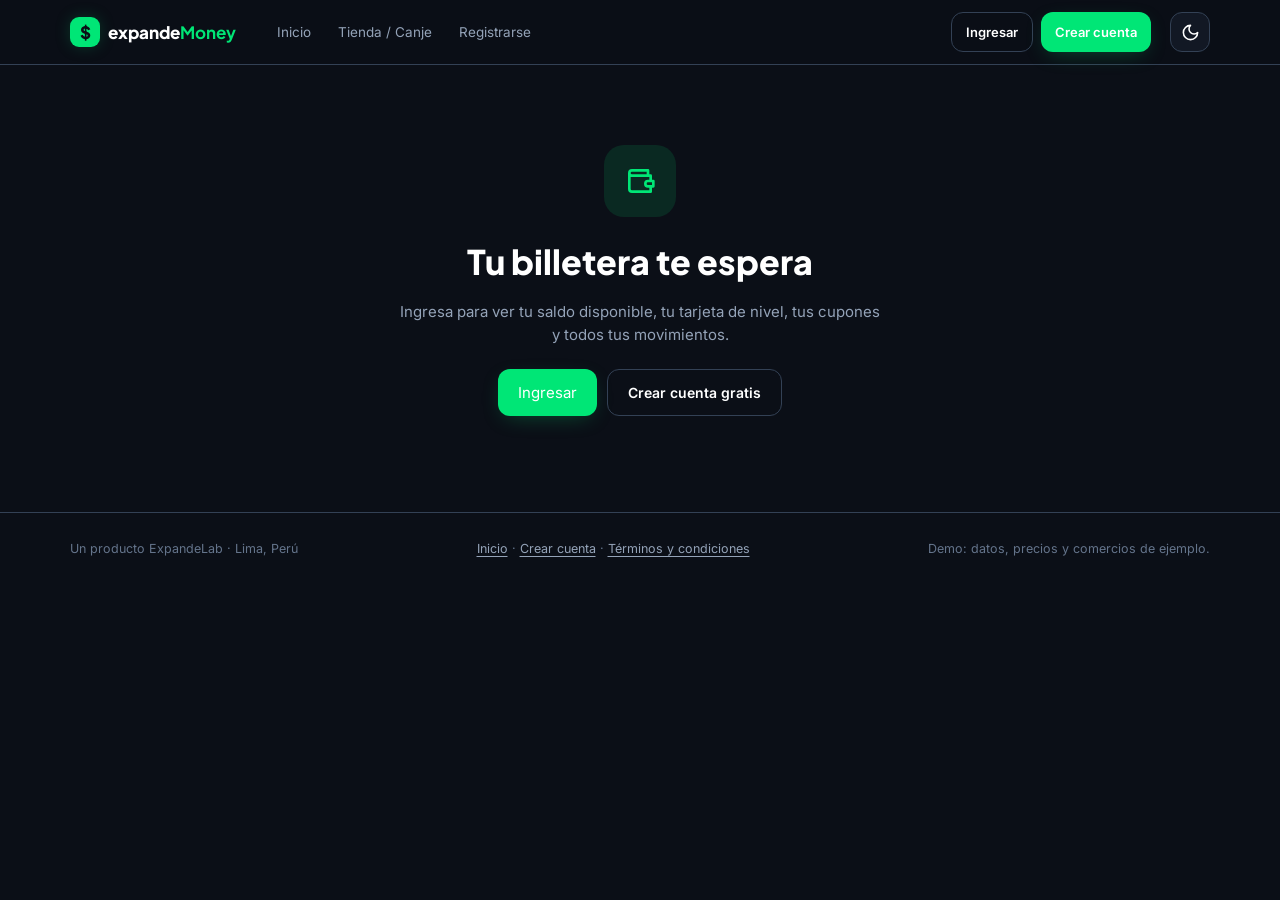
==== commit 63199118: "Add files via upload" ====
--- a/dashboard.html
+++ b/dashboard.html
@@ -1,13 +1,13 @@
 <!DOCTYPE html>
 <html lang="es">
 <head>
-<meta charset="UTF-8"><meta name="viewport" content="width=device-width, initial-scale=1.0"><title>Mi Billetera &#x2014; expandeMoney</title><meta name="description" content="Tu saldo disponible, tu tarjeta de nivel, tus cupones y movimientos en un solo lugar."><meta name="theme-color" content="#0b0f17"><meta name="color-scheme" content="dark"><link rel="icon" href="data:image/svg+xml,%3Csvg xmlns=%27http://www.w3.org/2000/svg%27 viewBox=%270 0 32 32%27%3E%3Crect width=%2732%27 height=%2732%27 rx=%278%27 fill=%27%2300e676%27/%3E%3Ctext x=%2716%27 y=%2722.5%27 font-size=%2719%27 font-weight=%27800%27 text-anchor=%27middle%27 fill=%27%230b0f17%27 font-family=%27Arial,sans-serif%27%3E%24%3C/text%3E%3C/svg%3E"><link rel="preconnect" href="https://fonts.googleapis.com"><link rel="preconnect" href="https://fonts.gstatic.com" crossorigin><link href="https://fonts.googleapis.com/css2?family=Inter:wght@400;500;600;700&family=JetBrains+Mono:wght@500;700;800&family=Plus+Jakarta+Sans:wght@700;800&display=swap" rel="stylesheet"><style>/* expandeMoney \B7  estilos compartidos (tokens, navegaci\F3 n, componentes, modal) */
+<script>try{if(localStorage.em_theme==="light")document.documentElement.dataset.theme="light"}catch(e){}</script><meta charset="UTF-8"><meta name="viewport" content="width=device-width, initial-scale=1.0"><title>Mi Billetera &#x2014; expandeMoney</title><meta name="description" content="Tu saldo disponible, tu tarjeta de nivel, tus cupones y movimientos en un solo lugar."><meta name="theme-color" content="#0b0f17"><meta name="color-scheme" content="dark"><link rel="icon" href="data:image/svg+xml,%3Csvg xmlns=%27http://www.w3.org/2000/svg%27 viewBox=%270 0 32 32%27%3E%3Crect width=%2732%27 height=%2732%27 rx=%278%27 fill=%27%2300e676%27/%3E%3Ctext x=%2716%27 y=%2722.5%27 font-size=%2719%27 font-weight=%27800%27 text-anchor=%27middle%27 fill=%27%230b0f17%27 font-family=%27Arial,sans-serif%27%3E%24%3C/text%3E%3C/svg%3E"><link rel="preconnect" href="https://fonts.googleapis.com"><link rel="preconnect" href="https://fonts.gstatic.com" crossorigin><link href="https://fonts.googleapis.com/css2?family=Inter:wght@400;500;600;700&family=JetBrains+Mono:wght@500;700;800&family=Plus+Jakarta+Sans:wght@700;800&display=swap" rel="stylesheet"><style>/* expandeMoney \B7  estilos compartidos (tokens, navegaci\F3 n, componentes, modal) */
 :root{
   --bg:#0b0f17;--bg-alt:#0d1220;--surface:#121824;--slate:#1e293b;--bd:#334155;
   --em:#00e676;--em-d:#00c764;--em-soft:rgba(0,230,118,.12);--em-glow:rgba(0,230,118,.35);
   --gold:#F5C542;--gold-b:#FFD95A;
   --text:#ffffff;--dim:#94a3b8;--faint:#64748b;--err:#ff6b6b;
-  --r-md:12px;--r-lg:18px;--pill:999px;
+  --w:255,255,255;--r-md:12px;--r-lg:18px;--pill:999px;
 }
 *,*::before,*::after{box-sizing:border-box;margin:0;padding:0}
 html{scroll-behavior:smooth;-webkit-text-size-adjust:100%}
@@ -30,7 +30,7 @@
 .logo b{color:var(--em)}
 .enl{display:flex;gap:.2rem;margin-left:.6rem}
 .enl a{padding:8px 12px;border-radius:10px;font-size:13.5px;color:var(--dim);transition:color .2s,background .2s;white-space:nowrap}
-.enl a:hover{color:var(--text);background:rgba(255,255,255,.05)}
+.enl a:hover{color:var(--text);background:rgba(var(--w),.05)}
 .enl a[aria-current=page]{color:var(--em);background:var(--em-soft)}
 .eauth{margin-left:auto;display:flex;align-items:center;gap:.5rem}
 .walchip{display:flex;flex-direction:column;border:1px solid var(--bd);background:var(--surface);border-radius:12px;padding:4px 12px;line-height:1.15;transition:border-color .2s}
@@ -62,10 +62,10 @@
 .chip{flex:none;display:inline-flex;align-items:center;gap:7px;border:1px solid var(--bd);background:var(--surface);color:var(--dim);border-radius:var(--pill);padding:9px 15px;font:600 13px 'Inter',sans-serif;cursor:pointer;transition:all .2s;min-height:40px;white-space:nowrap}
 .chip:hover{color:var(--text);border-color:var(--faint)}
 .chip.on{background:var(--em);border-color:var(--em);color:#04130b;box-shadow:0 0 22px -6px var(--em-glow)}
-.minp{width:100%;background:rgba(255,255,255,.045);border:1px solid var(--bd);color:var(--text);border-radius:var(--r-md);padding:13px 14px;font:16px 'Inter',sans-serif;min-height:48px;transition:border-color .2s,box-shadow .2s,background .2s;color-scheme:dark}
+.minp{width:100%;background:rgba(var(--w),.045);border:1px solid var(--bd);color:var(--text);border-radius:var(--r-md);padding:13px 14px;font:16px 'Inter',sans-serif;min-height:48px;transition:border-color .2s,box-shadow .2s,background .2s;color-scheme:dark}
 .minp::placeholder{color:var(--faint)}
 .minp:hover{border-color:var(--faint)}
-.minp:focus{outline:none;border-color:var(--em);box-shadow:0 0 0 3px rgba(0,230,118,.16);background:rgba(255,255,255,.07)}
+.minp:focus{outline:none;border-color:var(--em);box-shadow:0 0 0 3px rgba(0,230,118,.16);background:rgba(var(--w),.07)}
 select.minp{appearance:none;-webkit-appearance:none;padding-right:30px;background-image:linear-gradient(45deg,transparent 50%,var(--dim) 50%),linear-gradient(135deg,var(--dim) 50%,transparent 50%);background-position:calc(100% - 17px) 20px,calc(100% - 12px) 20px;background-size:5px 5px;background-repeat:no-repeat}
 select.minp option{background:#121824;color:#fff}
 input[type=date].minp{display:block;min-width:0;text-align:left;appearance:none;-webkit-appearance:none}
@@ -77,11 +77,11 @@
 .hintx{font-size:12px;color:var(--faint)}.hintx b{color:var(--em);font-family:'JetBrains Mono',monospace}
 .fl.bad .hintx{display:none}
 .ph{display:grid;grid-template-columns:auto 1fr;gap:8px}
-.pre{display:flex;align-items:center;padding:0 13px;border:1px solid var(--bd);border-radius:var(--r-md);background:rgba(255,255,255,.03);color:var(--dim);font:600 14px 'JetBrains Mono',monospace;min-height:48px}
+.pre{display:flex;align-items:center;padding:0 13px;border:1px solid var(--bd);border-radius:var(--r-md);background:rgba(var(--w),.03);color:var(--dim);font:600 14px 'JetBrains Mono',monospace;min-height:48px}
 .docrow{display:grid;grid-template-columns:132px 1fr;gap:8px}
 .ferr{color:var(--err);font-size:12.5px;min-height:18px;margin-top:6px}
 .chk{display:flex;gap:10px;align-items:flex-start;font-size:12.5px;color:var(--dim);cursor:pointer;margin-top:1rem}
-.chk input{appearance:none;-webkit-appearance:none;flex:none;width:22px;height:22px;border:1px solid var(--faint);border-radius:6px;background:rgba(255,255,255,.04);display:grid;place-items:center;cursor:pointer;transition:all .2s}
+.chk input{appearance:none;-webkit-appearance:none;flex:none;width:22px;height:22px;border:1px solid var(--faint);border-radius:6px;background:rgba(var(--w),.04);display:grid;place-items:center;cursor:pointer;transition:all .2s}
 .chk input:checked{background:var(--em);border-color:var(--em)}
 .chk input:checked::after{content:"";width:5px;height:10px;border:solid #04130b;border-width:0 2px 2px 0;transform:rotate(45deg) translate(-1px,-1px)}
 .fl.bad .chk{color:var(--err)}
@@ -138,6 +138,19 @@
   .okv .two{grid-template-columns:1fr}
 }
 @media(prefers-reduced-motion:reduce){*,*::before,*::after{animation:none!important;transition:none!important}html{scroll-behavior:auto}}
+
+/* ===== Tema claro ===== */
+:root[data-theme=light]{--bg:#f3f5f8;--bg-alt:#e9edf2;--surface:#ffffff;--slate:#e6eaf0;--bd:#d3d9e3;--em:#00924b;--em-d:#007a3f;--em-soft:rgba(0,146,75,.10);--em-glow:rgba(0,146,75,.28);--gold:#c58a0a;--gold-b:#b7791f;--text:#0f172a;--dim:#475569;--faint:#64748b;--err:#d92d20;--w:15,23,42;color-scheme:light}
+:root[data-theme=light] body.em{background:var(--bg);color:var(--text)}
+:root[data-theme=light] .btn-e,:root[data-theme=light] .lp .btn-p,:root[data-theme=light] .cta:not(.ghost){color:#fff}
+:root[data-theme=light] .enav{background:rgba(243,245,248,.88)}
+:root[data-theme=light] .scrim{background:rgba(15,23,42,.45)}
+:root[data-theme=light] .orb{opacity:.5}
+.theme{display:grid;place-items:center;width:40px;height:40px;border-radius:12px;border:1px solid var(--bd);background:var(--surface);color:var(--text);cursor:pointer;flex:none;transition:border-color .2s,transform .2s}
+.theme:hover{border-color:var(--em);transform:translateY(-1px)}.theme .i{font-size:19px}
+.theme .sun{display:none}:root[data-theme=light] .theme .sun{display:block}:root[data-theme=light] .theme .moon{display:none}
+.btn.out{gap:6px}.btn.out .i{font-size:16px}
+@media(max-width:520px){.btn.out .olb,.rlb{display:none}.btn.out{padding-inline:11px}}
 </style>
 <style>
 body:not(.in) .auth-only{display:none!important}body.in .guest-only{display:none!important}
@@ -196,8 +209,8 @@
 </style>
 </head>
 <body class="em">
-<svg width="0" height="0" style="position:absolute" aria-hidden="true"><defs><symbol id="i-lock" viewBox="0 0 24 24"><rect x="3" y="11" width="18" height="11" rx="2"/><path d="M7 11V7a5 5 0 0110 0v4"/></symbol><symbol id="i-unlock" viewBox="0 0 24 24"><rect x="3" y="11" width="18" height="11" rx="2"/><path d="M7 11V7a5 5 0 019.9-1"/></symbol><symbol id="i-qr" viewBox="0 0 24 24"><rect x="3" y="3" width="7" height="7" rx="1"/><rect x="14" y="3" width="7" height="7" rx="1"/><rect x="3" y="14" width="7" height="7" rx="1"/><path d="M14 14h3v3h-3zM20 14v3M14 20h3M20 20h1"/></symbol><symbol id="i-search" viewBox="0 0 24 24"><circle cx="11" cy="11" r="7"/><path d="M21 21l-4.3-4.3"/></symbol><symbol id="i-info" viewBox="0 0 24 24"><circle cx="12" cy="12" r="10"/><path d="M12 16v-4M12 8h.01"/></symbol><symbol id="i-store" viewBox="0 0 24 24"><path d="M3 9l1-5h16l1 5M3 9v11h18V9M3 9a3 3 0 006 0 3 3 0 006 0 3 3 0 006 0M9 20v-6h6v6"/></symbol><symbol id="i-wallet" viewBox="0 0 24 24"><path d="M20 12V8H6a2 2 0 010-4h12v4M4 6v12a2 2 0 002 2h14v-4M18 12a2 2 0 000 4h4v-4z"/></symbol><symbol id="i-crown" viewBox="0 0 24 24"><path d="M2 18l2-11 5 5 3-8 3 8 5-5 2 11zM4 21h16"/></symbol><symbol id="i-medal" viewBox="0 0 24 24"><path d="M7.2 2h9.6l2.2 6H5zM12 22a6 6 0 100-12 6 6 0 000 12z"/></symbol><symbol id="i-bolt" viewBox="0 0 24 24"><path d="M13 2L3 14h9l-1 8 10-12h-9z"/></symbol><symbol id="i-x" viewBox="0 0 24 24"><path d="M18 6L6 18M6 6l12 12"/></symbol><symbol id="i-reset" viewBox="0 0 24 24"><path d="M3 12a9 9 0 109-9 9 9 0 00-6.7 3L3 8M3 3v5h5"/></symbol><symbol id="i-shield" viewBox="0 0 24 24"><path d="M12 22s8-4 8-10V5l-8-3-8 3v7c0 6 8 10 8 10z"/></symbol><symbol id="i-globe" viewBox="0 0 24 24"><circle cx="12" cy="12" r="10"/><path d="M2 12h20M12 2a15 15 0 010 20M12 2a15 15 0 000 20"/></symbol><symbol id="i-play" viewBox="0 0 24 24"><circle cx="12" cy="12" r="10"/><path d="M10 8l6 4-6 4z"/></symbol><symbol id="i-pin" viewBox="0 0 24 24"><path d="M20 10c0 6-8 12-8 12S4 16 4 10a8 8 0 0116 0z"/><circle cx="12" cy="10" r="3"/></symbol><symbol id="i-check" viewBox="0 0 24 24"><circle cx="12" cy="12" r="10"/><path d="M8 12l3 3 5-6"/></symbol><symbol id="i-tag" viewBox="0 0 24 24"><path d="M20 12l-8 8-9-9V3h8zM7.5 7.5h.01"/></symbol><symbol id="i-card" viewBox="0 0 24 24"><rect x="2" y="5" width="20" height="14" rx="2"/><path d="M2 10h20"/></symbol><symbol id="i-link" viewBox="0 0 24 24"><path d="M10 13a5 5 0 007 0l3-3a5 5 0 00-7-7l-1 1M14 11a5 5 0 00-7 0l-3 3a5 5 0 007 7l1-1"/></symbol><symbol id="i-users" viewBox="0 0 24 24"><path d="M17 21v-2a4 4 0 00-4-4H5a4 4 0 00-4 4v2M9 11a4 4 0 100-8 4 4 0 000 8zM23 21v-2a4 4 0 00-3-3.9M16 3.1a4 4 0 010 7.8"/></symbol><symbol id="i-repeat" viewBox="0 0 24 24"><path d="M17 1l4 4-4 4M3 11V9a4 4 0 014-4h14M7 23l-4-4 4-4M21 13v2a4 4 0 01-4 4H3"/></symbol><symbol id="i-bell" viewBox="0 0 24 24"><path d="M6 8a6 6 0 0112 0c0 7 3 9 3 9H3s3-2 3-9M10.3 21a1.94 1.94 0 003.4 0"/></symbol><symbol id="i-chev" viewBox="0 0 24 24"><path d="M6 9l6 6 6-6"/></symbol><symbol id="i-arrow" viewBox="0 0 24 24"><path d="M5 12h14M13 5l7 7-7 7"/></symbol><symbol id="i-ticket" viewBox="0 0 24 24"><path d="M2 9a3 3 0 010-6h20v6a3 3 0 000 6v6H2v-6a3 3 0 000-6zM13 5v2M13 17v2M13 11v2"/></symbol><symbol id="i-car" viewBox="0 0 24 24"><path d="M5 17H3v-5l2-5h14l2 5v5h-2M5 17a2 2 0 104 0M15 17a2 2 0 104 0M9 17h6M3 12h18"/></symbol><symbol id="i-laptop" viewBox="0 0 24 24"><rect x="3" y="4" width="18" height="12" rx="2"/><path d="M2 20h20"/></symbol><symbol id="i-star" viewBox="0 0 24 24"><path d="M12 2l3.1 6.3 6.9 1-5 4.9 1.2 6.8-6.2-3.3-6.2 3.3L8 14.2 3 9.3l6.9-1z"/></symbol><symbol id="i-game" viewBox="0 0 24 24"><rect x="2" y="6" width="20" height="12" rx="4"/><path d="M6 12h4M8 10v4M15 11h.01M18 13h.01"/></symbol><symbol id="i-fork" viewBox="0 0 24 24"><path d="M7 2v7a3 3 0 003 3v10M4 2v7M10 2v7M17 22V2c-2 1-4 4-4 8s2 5 4 5"/></symbol><symbol id="i-copy" viewBox="0 0 24 24"><rect x="9" y="9" width="13" height="13" rx="2"/><path d="M5 15H4a2 2 0 01-2-2V4a2 2 0 012-2h9a2 2 0 012 2v1"/></symbol><symbol id="i-menu" viewBox="0 0 24 24"><path d="M3 6h18M3 12h18M3 18h18"/></symbol><symbol id="i-plus" viewBox="0 0 24 24"><path d="M12 5v14M5 12h14"/></symbol><symbol id="i-coin" viewBox="0 0 24 24"><circle cx="12" cy="12" r="9"/><path d="M14.5 9.2A2.8 2.2 0 0012 8c-1.4 0-2.6.8-2.6 2s1.1 1.6 2.6 2 2.6.8 2.6 2-1.2 2-2.6 2a2.8 2.2 0 01-2.5-1.2M12 6v2M12 16v2"/></symbol><symbol id="i-gift" viewBox="0 0 24 24"><rect x="3" y="8" width="18" height="4" rx="1"/><path d="M12 8v13M5 12v9h14v-9M7.5 8a2.5 2.5 0 010-5C11 3 12 8 12 8s1-5 4.5-5a2.5 2.5 0 010 5"/></symbol><symbol id="i-percent" viewBox="0 0 24 24"><path d="M19 5L5 19"/><circle cx="6.5" cy="6.5" r="2.5"/><circle cx="17.5" cy="17.5" r="2.5"/></symbol><symbol id="i-trend" viewBox="0 0 24 24"><path d="M22 7l-8.5 8.5-5-5L2 17M16 7h6v6"/></symbol><symbol id="i-heart" viewBox="0 0 24 24"><path d="M20.8 4.6a5.5 5.5 0 00-7.8 0L12 5.7l-1-1.1a5.5 5.5 0 00-7.8 7.8l1 1.1L12 21l7.8-7.5 1-1.1a5.5 5.5 0 000-7.8z"/></symbol><symbol id="i-left" viewBox="0 0 24 24"><path d="M19 12H5M12 19l-7-7 7-7"/></symbol></defs></svg>
-<header class="enav"><div class="wrap"><a class="logo" href="index.html"><i>$</i><span>expande<b>Money</b></span></a><nav class="enl" id="enl" aria-label="Principal"><a href="index.html">Inicio</a><a href="shop.html">Tienda / Canje</a><a href="signup.html">Registrarse</a></nav><div class="eauth" id="eauth"></div><button class="burger" type="button" aria-expanded="false" aria-controls="enl" aria-label="Abrir men&uacute;"><svg class="i" aria-hidden="true"><use href="#i-menu"/></svg></button></div></header>
+<svg width="0" height="0" style="position:absolute" aria-hidden="true"><defs><symbol id="i-lock" viewBox="0 0 24 24"><rect x="3" y="11" width="18" height="11" rx="2"/><path d="M7 11V7a5 5 0 0110 0v4"/></symbol><symbol id="i-unlock" viewBox="0 0 24 24"><rect x="3" y="11" width="18" height="11" rx="2"/><path d="M7 11V7a5 5 0 019.9-1"/></symbol><symbol id="i-qr" viewBox="0 0 24 24"><rect x="3" y="3" width="7" height="7" rx="1"/><rect x="14" y="3" width="7" height="7" rx="1"/><rect x="3" y="14" width="7" height="7" rx="1"/><path d="M14 14h3v3h-3zM20 14v3M14 20h3M20 20h1"/></symbol><symbol id="i-search" viewBox="0 0 24 24"><circle cx="11" cy="11" r="7"/><path d="M21 21l-4.3-4.3"/></symbol><symbol id="i-info" viewBox="0 0 24 24"><circle cx="12" cy="12" r="10"/><path d="M12 16v-4M12 8h.01"/></symbol><symbol id="i-store" viewBox="0 0 24 24"><path d="M3 9l1-5h16l1 5M3 9v11h18V9M3 9a3 3 0 006 0 3 3 0 006 0 3 3 0 006 0M9 20v-6h6v6"/></symbol><symbol id="i-wallet" viewBox="0 0 24 24"><path d="M20 12V8H6a2 2 0 010-4h12v4M4 6v12a2 2 0 002 2h14v-4M18 12a2 2 0 000 4h4v-4z"/></symbol><symbol id="i-crown" viewBox="0 0 24 24"><path d="M2 18l2-11 5 5 3-8 3 8 5-5 2 11zM4 21h16"/></symbol><symbol id="i-medal" viewBox="0 0 24 24"><path d="M7.2 2h9.6l2.2 6H5zM12 22a6 6 0 100-12 6 6 0 000 12z"/></symbol><symbol id="i-bolt" viewBox="0 0 24 24"><path d="M13 2L3 14h9l-1 8 10-12h-9z"/></symbol><symbol id="i-x" viewBox="0 0 24 24"><path d="M18 6L6 18M6 6l12 12"/></symbol><symbol id="i-reset" viewBox="0 0 24 24"><path d="M3 12a9 9 0 109-9 9 9 0 00-6.7 3L3 8M3 3v5h5"/></symbol><symbol id="i-shield" viewBox="0 0 24 24"><path d="M12 22s8-4 8-10V5l-8-3-8 3v7c0 6 8 10 8 10z"/></symbol><symbol id="i-globe" viewBox="0 0 24 24"><circle cx="12" cy="12" r="10"/><path d="M2 12h20M12 2a15 15 0 010 20M12 2a15 15 0 000 20"/></symbol><symbol id="i-play" viewBox="0 0 24 24"><circle cx="12" cy="12" r="10"/><path d="M10 8l6 4-6 4z"/></symbol><symbol id="i-pin" viewBox="0 0 24 24"><path d="M20 10c0 6-8 12-8 12S4 16 4 10a8 8 0 0116 0z"/><circle cx="12" cy="10" r="3"/></symbol><symbol id="i-check" viewBox="0 0 24 24"><circle cx="12" cy="12" r="10"/><path d="M8 12l3 3 5-6"/></symbol><symbol id="i-tag" viewBox="0 0 24 24"><path d="M20 12l-8 8-9-9V3h8zM7.5 7.5h.01"/></symbol><symbol id="i-card" viewBox="0 0 24 24"><rect x="2" y="5" width="20" height="14" rx="2"/><path d="M2 10h20"/></symbol><symbol id="i-link" viewBox="0 0 24 24"><path d="M10 13a5 5 0 007 0l3-3a5 5 0 00-7-7l-1 1M14 11a5 5 0 00-7 0l-3 3a5 5 0 007 7l1-1"/></symbol><symbol id="i-users" viewBox="0 0 24 24"><path d="M17 21v-2a4 4 0 00-4-4H5a4 4 0 00-4 4v2M9 11a4 4 0 100-8 4 4 0 000 8zM23 21v-2a4 4 0 00-3-3.9M16 3.1a4 4 0 010 7.8"/></symbol><symbol id="i-repeat" viewBox="0 0 24 24"><path d="M17 1l4 4-4 4M3 11V9a4 4 0 014-4h14M7 23l-4-4 4-4M21 13v2a4 4 0 01-4 4H3"/></symbol><symbol id="i-bell" viewBox="0 0 24 24"><path d="M6 8a6 6 0 0112 0c0 7 3 9 3 9H3s3-2 3-9M10.3 21a1.94 1.94 0 003.4 0"/></symbol><symbol id="i-chev" viewBox="0 0 24 24"><path d="M6 9l6 6 6-6"/></symbol><symbol id="i-arrow" viewBox="0 0 24 24"><path d="M5 12h14M13 5l7 7-7 7"/></symbol><symbol id="i-ticket" viewBox="0 0 24 24"><path d="M2 9a3 3 0 010-6h20v6a3 3 0 000 6v6H2v-6a3 3 0 000-6zM13 5v2M13 17v2M13 11v2"/></symbol><symbol id="i-car" viewBox="0 0 24 24"><path d="M5 17H3v-5l2-5h14l2 5v5h-2M5 17a2 2 0 104 0M15 17a2 2 0 104 0M9 17h6M3 12h18"/></symbol><symbol id="i-laptop" viewBox="0 0 24 24"><rect x="3" y="4" width="18" height="12" rx="2"/><path d="M2 20h20"/></symbol><symbol id="i-star" viewBox="0 0 24 24"><path d="M12 2l3.1 6.3 6.9 1-5 4.9 1.2 6.8-6.2-3.3-6.2 3.3L8 14.2 3 9.3l6.9-1z"/></symbol><symbol id="i-game" viewBox="0 0 24 24"><rect x="2" y="6" width="20" height="12" rx="4"/><path d="M6 12h4M8 10v4M15 11h.01M18 13h.01"/></symbol><symbol id="i-fork" viewBox="0 0 24 24"><path d="M7 2v7a3 3 0 003 3v10M4 2v7M10 2v7M17 22V2c-2 1-4 4-4 8s2 5 4 5"/></symbol><symbol id="i-copy" viewBox="0 0 24 24"><rect x="9" y="9" width="13" height="13" rx="2"/><path d="M5 15H4a2 2 0 01-2-2V4a2 2 0 012-2h9a2 2 0 012 2v1"/></symbol><symbol id="i-menu" viewBox="0 0 24 24"><path d="M3 6h18M3 12h18M3 18h18"/></symbol><symbol id="i-plus" viewBox="0 0 24 24"><path d="M12 5v14M5 12h14"/></symbol><symbol id="i-coin" viewBox="0 0 24 24"><circle cx="12" cy="12" r="9"/><path d="M14.5 9.2A2.8 2.2 0 0012 8c-1.4 0-2.6.8-2.6 2s1.1 1.6 2.6 2 2.6.8 2.6 2-1.2 2-2.6 2a2.8 2.2 0 01-2.5-1.2M12 6v2M12 16v2"/></symbol><symbol id="i-gift" viewBox="0 0 24 24"><rect x="3" y="8" width="18" height="4" rx="1"/><path d="M12 8v13M5 12v9h14v-9M7.5 8a2.5 2.5 0 010-5C11 3 12 8 12 8s1-5 4.5-5a2.5 2.5 0 010 5"/></symbol><symbol id="i-percent" viewBox="0 0 24 24"><path d="M19 5L5 19"/><circle cx="6.5" cy="6.5" r="2.5"/><circle cx="17.5" cy="17.5" r="2.5"/></symbol><symbol id="i-trend" viewBox="0 0 24 24"><path d="M22 7l-8.5 8.5-5-5L2 17M16 7h6v6"/></symbol><symbol id="i-heart" viewBox="0 0 24 24"><path d="M20.8 4.6a5.5 5.5 0 00-7.8 0L12 5.7l-1-1.1a5.5 5.5 0 00-7.8 7.8l1 1.1L12 21l7.8-7.5 1-1.1a5.5 5.5 0 000-7.8z"/></symbol><symbol id="i-sun" viewBox="0 0 24 24"><circle cx="12" cy="12" r="4"/><path d="M12 2v2M12 20v2M4.9 4.9l1.4 1.4M17.7 17.7l1.4 1.4M2 12h2M20 12h2M4.9 19.1l1.4-1.4M17.7 6.3l1.4-1.4"/></symbol><symbol id="i-moon" viewBox="0 0 24 24"><path d="M12 3a6 6 0 009 9 9 9 0 11-9-9z"/></symbol><symbol id="i-logout" viewBox="0 0 24 24"><path d="M9 21H5a2 2 0 01-2-2V5a2 2 0 012-2h4M16 17l5-5-5-5M21 12H9"/></symbol><symbol id="i-left" viewBox="0 0 24 24"><path d="M19 12H5M12 19l-7-7 7-7"/></symbol></defs></svg>
+<header class="enav"><div class="wrap"><a class="logo" href="index.html"><i>$</i><span>expande<b>Money</b></span></a><nav class="enl" id="enl" aria-label="Principal"><a href="index.html">Inicio</a><a href="shop.html">Tienda / Canje</a><a href="signup.html">Registrarse</a></nav><div class="eauth" id="eauth"></div><button class="theme" type="button" data-theme-toggle aria-label="Cambiar a versi&oacute;n clara" aria-pressed="false"><svg class="i moon" aria-hidden="true"><use href="#i-moon"/></svg><svg class="i sun" aria-hidden="true"><use href="#i-sun"/></svg></button><button class="burger" type="button" aria-expanded="false" aria-controls="enl" aria-label="Abrir men&uacute;"><svg class="i" aria-hidden="true"><use href="#i-menu"/></svg></button></div></header>
 <main>
 <section class="gate guest-only"><div class="wrap">
   <div class="ico"><svg class="i" aria-hidden="true"><use href="#i-wallet"/></svg></div><h1>Tu billetera te espera</h1>
@@ -383,7 +396,13 @@
   if(!S.user)EM.seedDemo(LG.phone.replace(/\D/g,''));
   S.auth=true;EM.save();EM.chime();M.close();EM.toast('Bienvenido, '+S.user.name+'. Ya puedes canjear con tu saldo');
   const p=pending;pending=null;if(p)setTimeout(p,380)}
-EM.logout=function(){S.auth=false;pending=null;EM.save();EM.toast('Sesi\u00f3n cerrada')};
+EM.logout=function(){S.auth=false;pending=null;EM.save();EM.toast('Sesi\u00f3n cerrada. Tus datos quedan guardados en este dispositivo.')};
+EM.theme=()=>document.documentElement.dataset.theme==='light'?'light':'dark';
+EM.setTheme=function(t,persist){const d=document.documentElement;if(t==='light')d.dataset.theme='light';else delete d.dataset.theme;
+  if(persist!==false)try{localStorage.setItem('em_theme',t)}catch(x){}
+  const m=document.querySelector('meta[name=theme-color]');if(m)m.content=t==='light'?'#f3f5f8':'#0b0f17';
+  const cs=document.querySelector('meta[name=color-scheme]');if(cs)cs.content=t==='light'?'light':'dark';
+  document.querySelectorAll('[data-theme-toggle]').forEach(b=>{b.setAttribute('aria-pressed',t==='light');b.setAttribute('aria-label',t==='light'?'Cambiar a versi\u00f3n oscura':'Cambiar a versi\u00f3n clara')})};
 EM.requireAuth=function(fn){if(S.auth){fn();return true}EM.openLogin(fn);return false};
 
 /* ---------- Recarga ---------- */
@@ -419,7 +438,7 @@
 /* ---------- navegaci\u00f3n + auth en barra ---------- */
 function renderAuth(){
   const el=$('#eauth');if(!el)return;
-  if(S.auth&&S.user){el.innerHTML=`<a class="walchip" href="dashboard.html" aria-label="Tu saldo disponible: ${money(S.disp)}. Ir a Mi Billetera"><small>Disponible</small><b id="nav-bal">${money(S.disp)}</b></a><button class="btn btn-e sm" type="button" data-recharge="" aria-label="Recargar saldo">${ic('wallet')}<span class="rlb">Recargar</span></button>`}
+  if(S.auth&&S.user){el.innerHTML=`<a class="walchip" href="dashboard.html" aria-label="Tu saldo disponible: ${money(S.disp)}. Ir a Mi Billetera"><small>Disponible</small><b id="nav-bal">${money(S.disp)}</b></a><button class="btn btn-e sm" type="button" data-recharge="" aria-label="Recargar saldo">${ic('wallet')}<span class="rlb">Recargar</span></button><button class="btn btn-o sm out" type="button" data-logout aria-label="Cerrar sesi\u00f3n">${ic('logout')}<span class="olb">Salir</span></button>`}
   else el.innerHTML=`<a class="btn btn-o sm" href="login.html">Ingresar</a><a class="btn btn-e sm" href="signup.html">Crear cuenta</a>`;
 }
 EM.renderAuth=renderAuth;
@@ -450,6 +469,7 @@
   else if(t.closest('[data-termsback]')){const b=termsBack;termsBack=null;b?M.show(b):M.close()}
   else if(t.closest('#modal [data-close]'))M.close();
   else if(t.closest('[data-logout]'))EM.logout();
+  else if(t.closest('[data-theme-toggle]'))EM.setTheme(EM.theme()==='light'?'dark':'light');
   else if(el=t.closest('.burger')){const n=$('.enav');const o=n.classList.toggle('open');el.setAttribute('aria-expanded',o)}
 });
 document.addEventListener('input',e=>{
@@ -464,7 +484,7 @@
 });
 
 /* ---------- init ---------- */
-EM.init=function(){ensureDom();bindTip();renderAuth()};
+EM.init=function(){ensureDom();bindTip();renderAuth();EM.setTheme(EM.theme(),false)};
 if(document.readyState==='loading')document.addEventListener('DOMContentLoaded',EM.init);else EM.init();
 })();
 </script>
